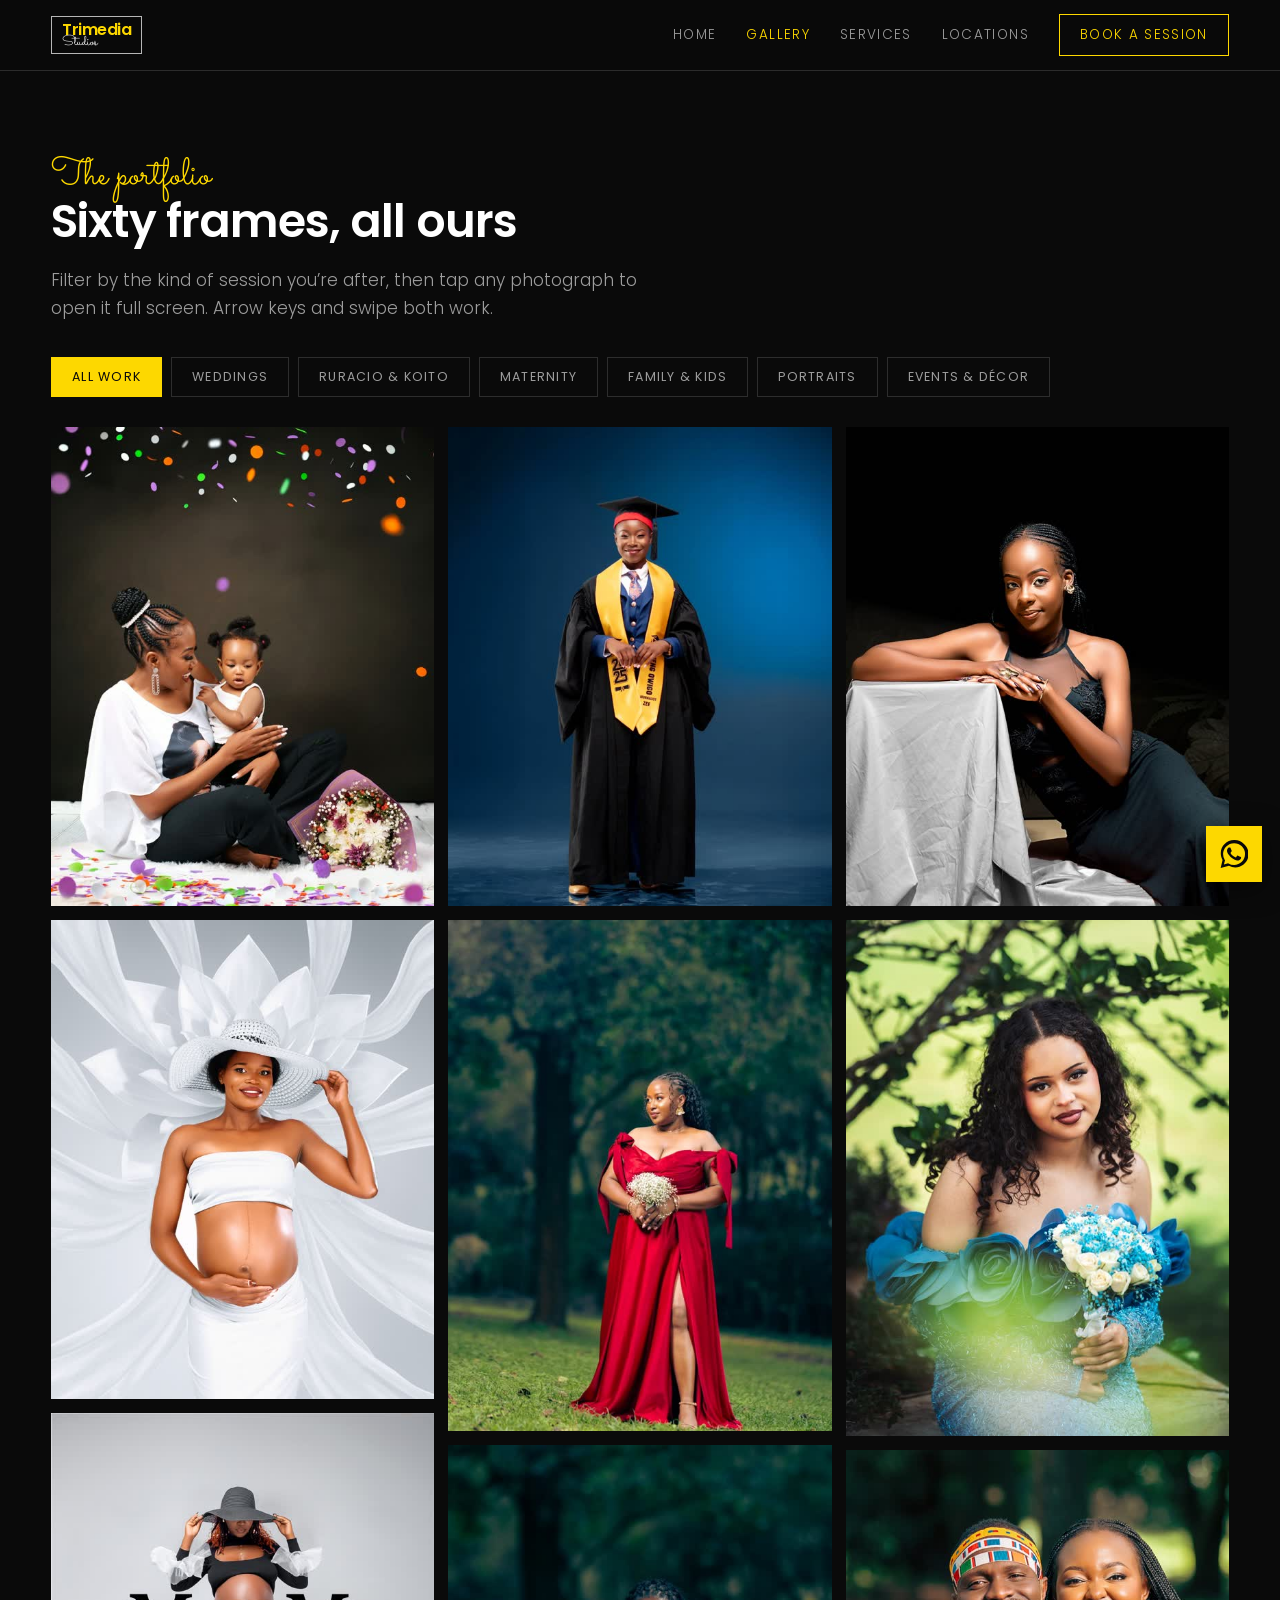
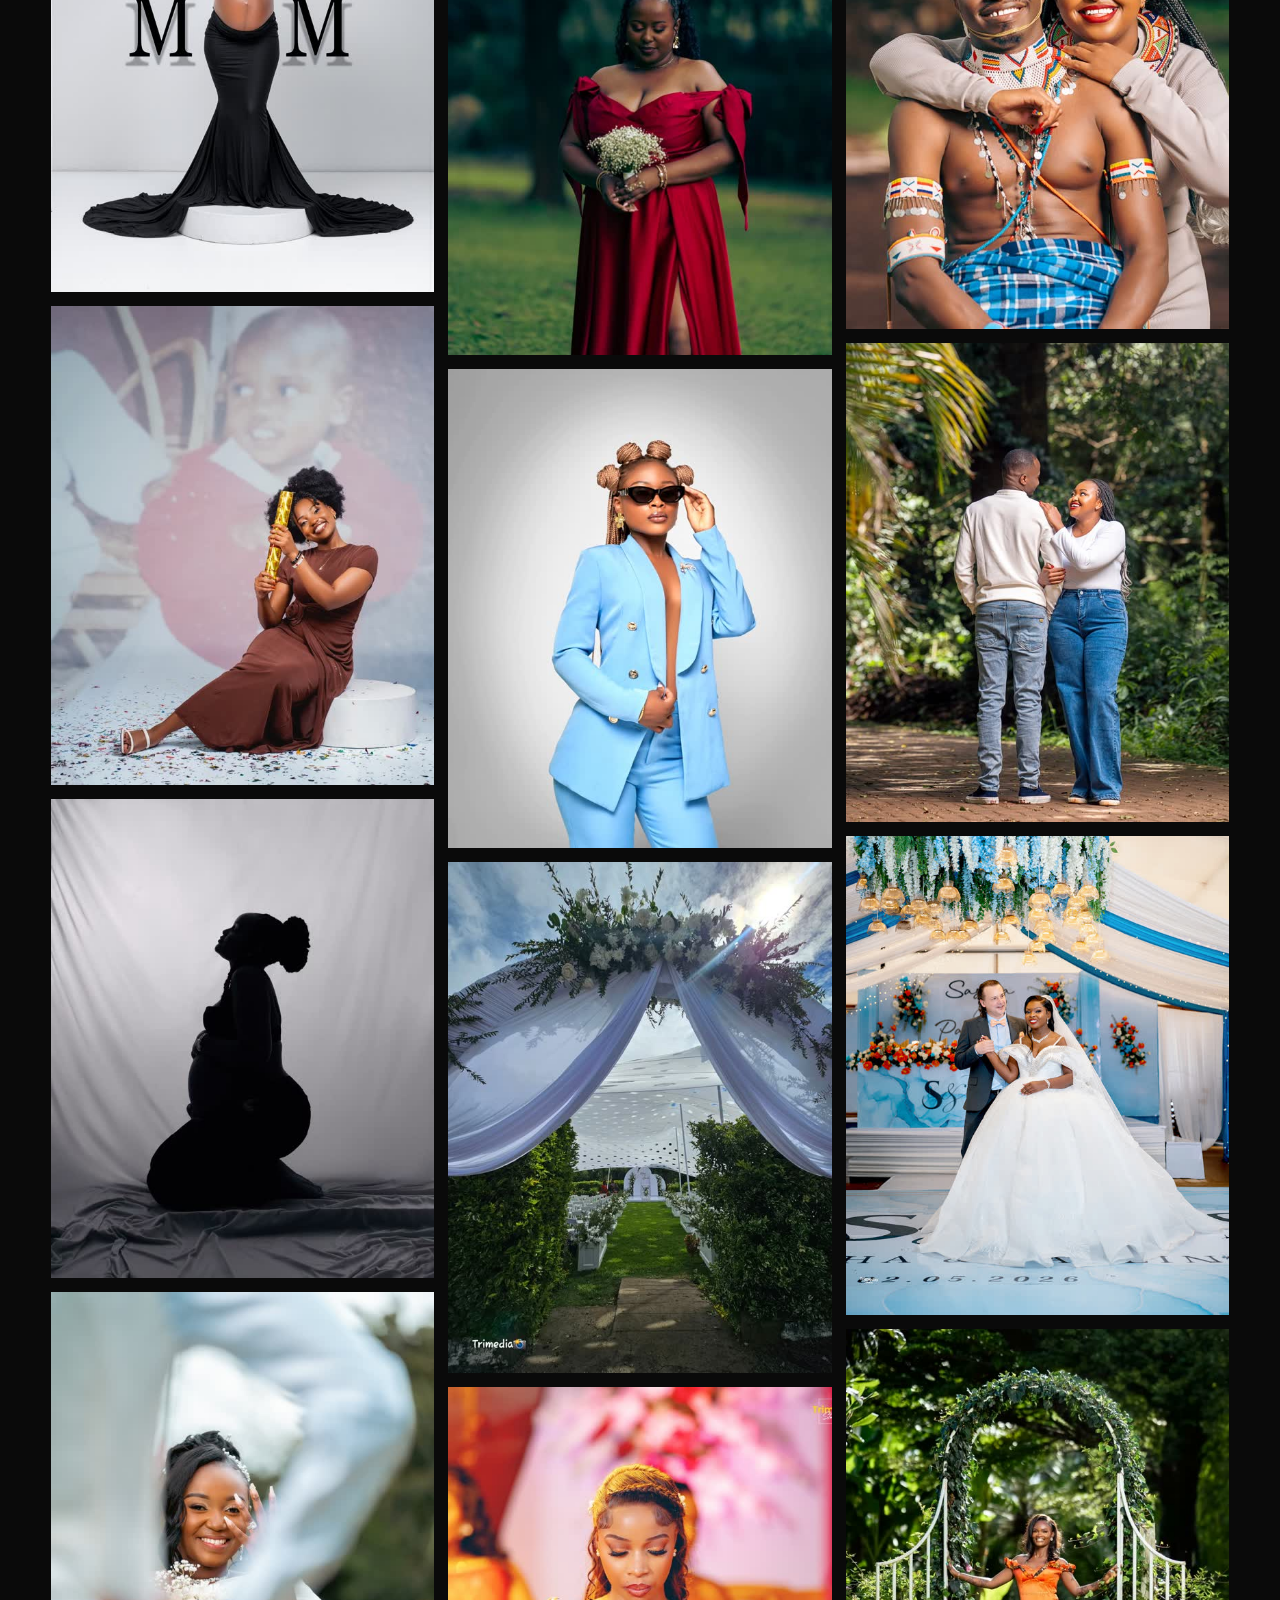
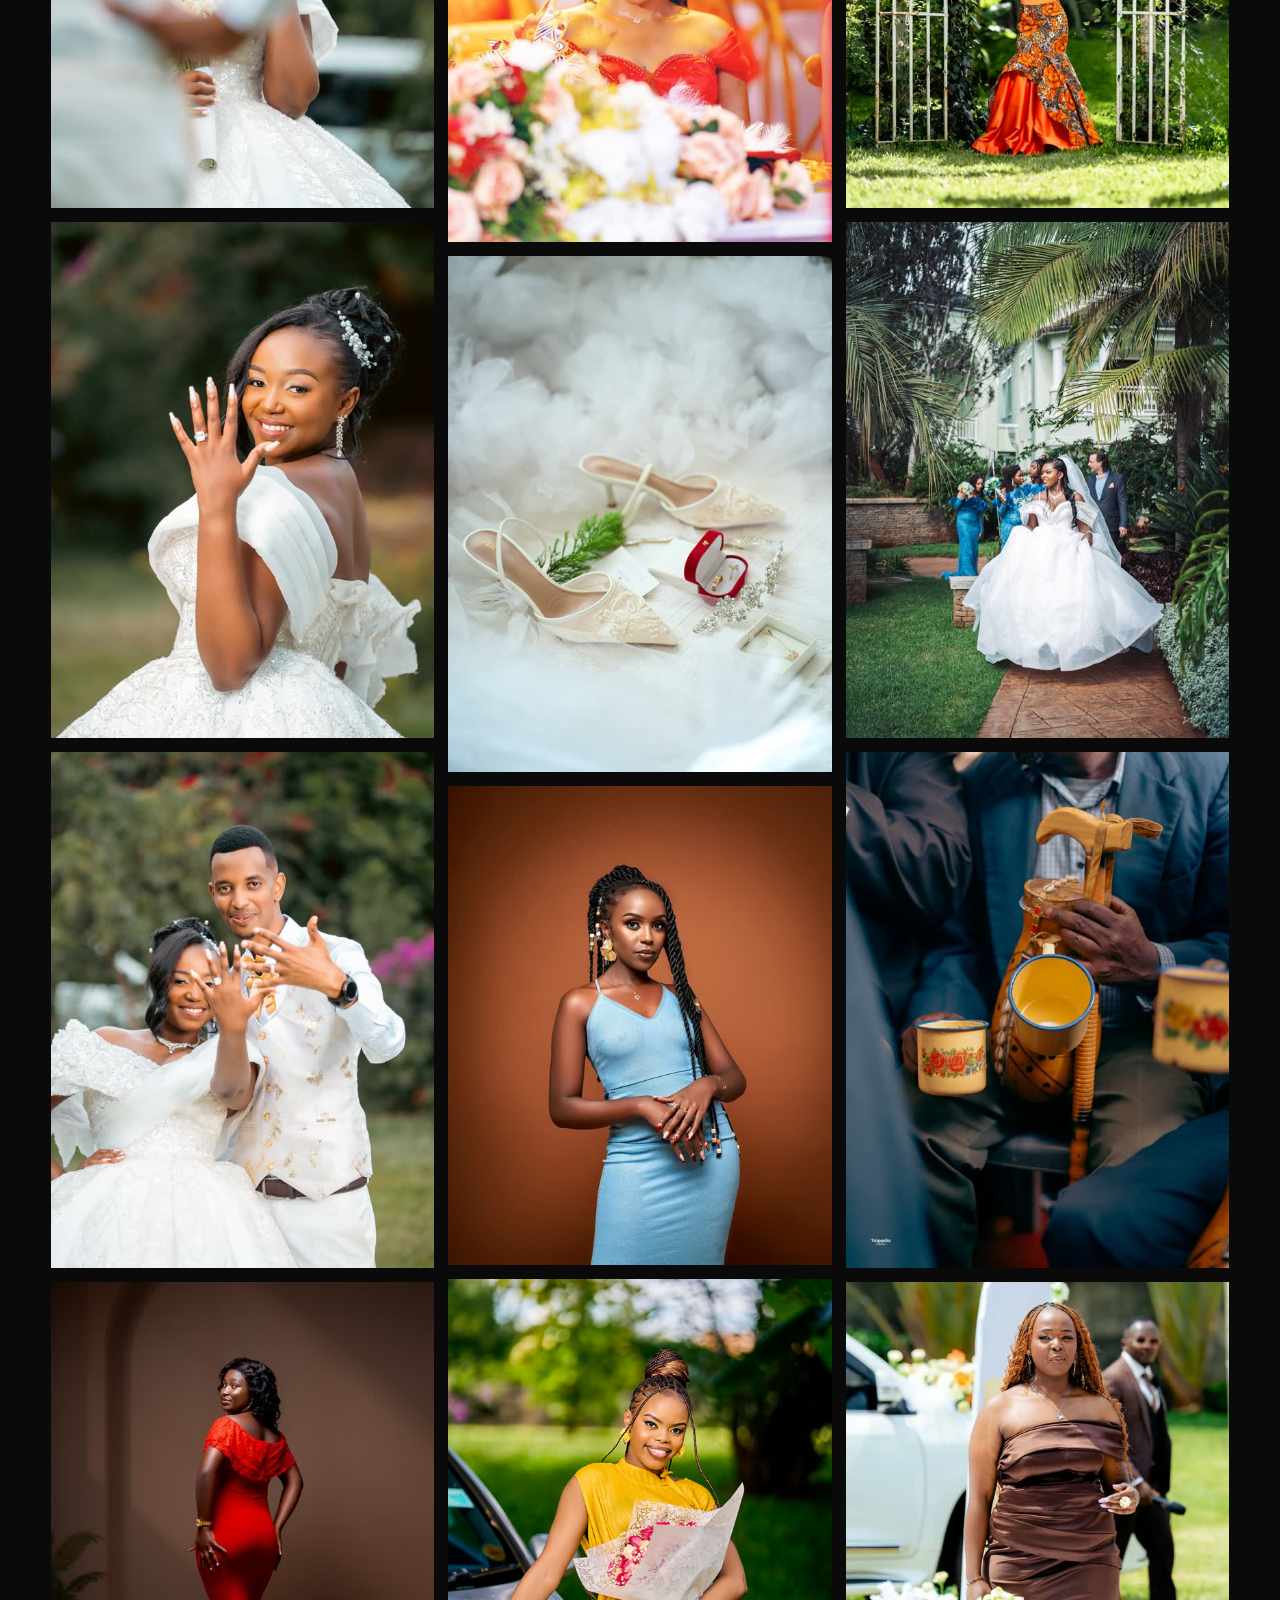
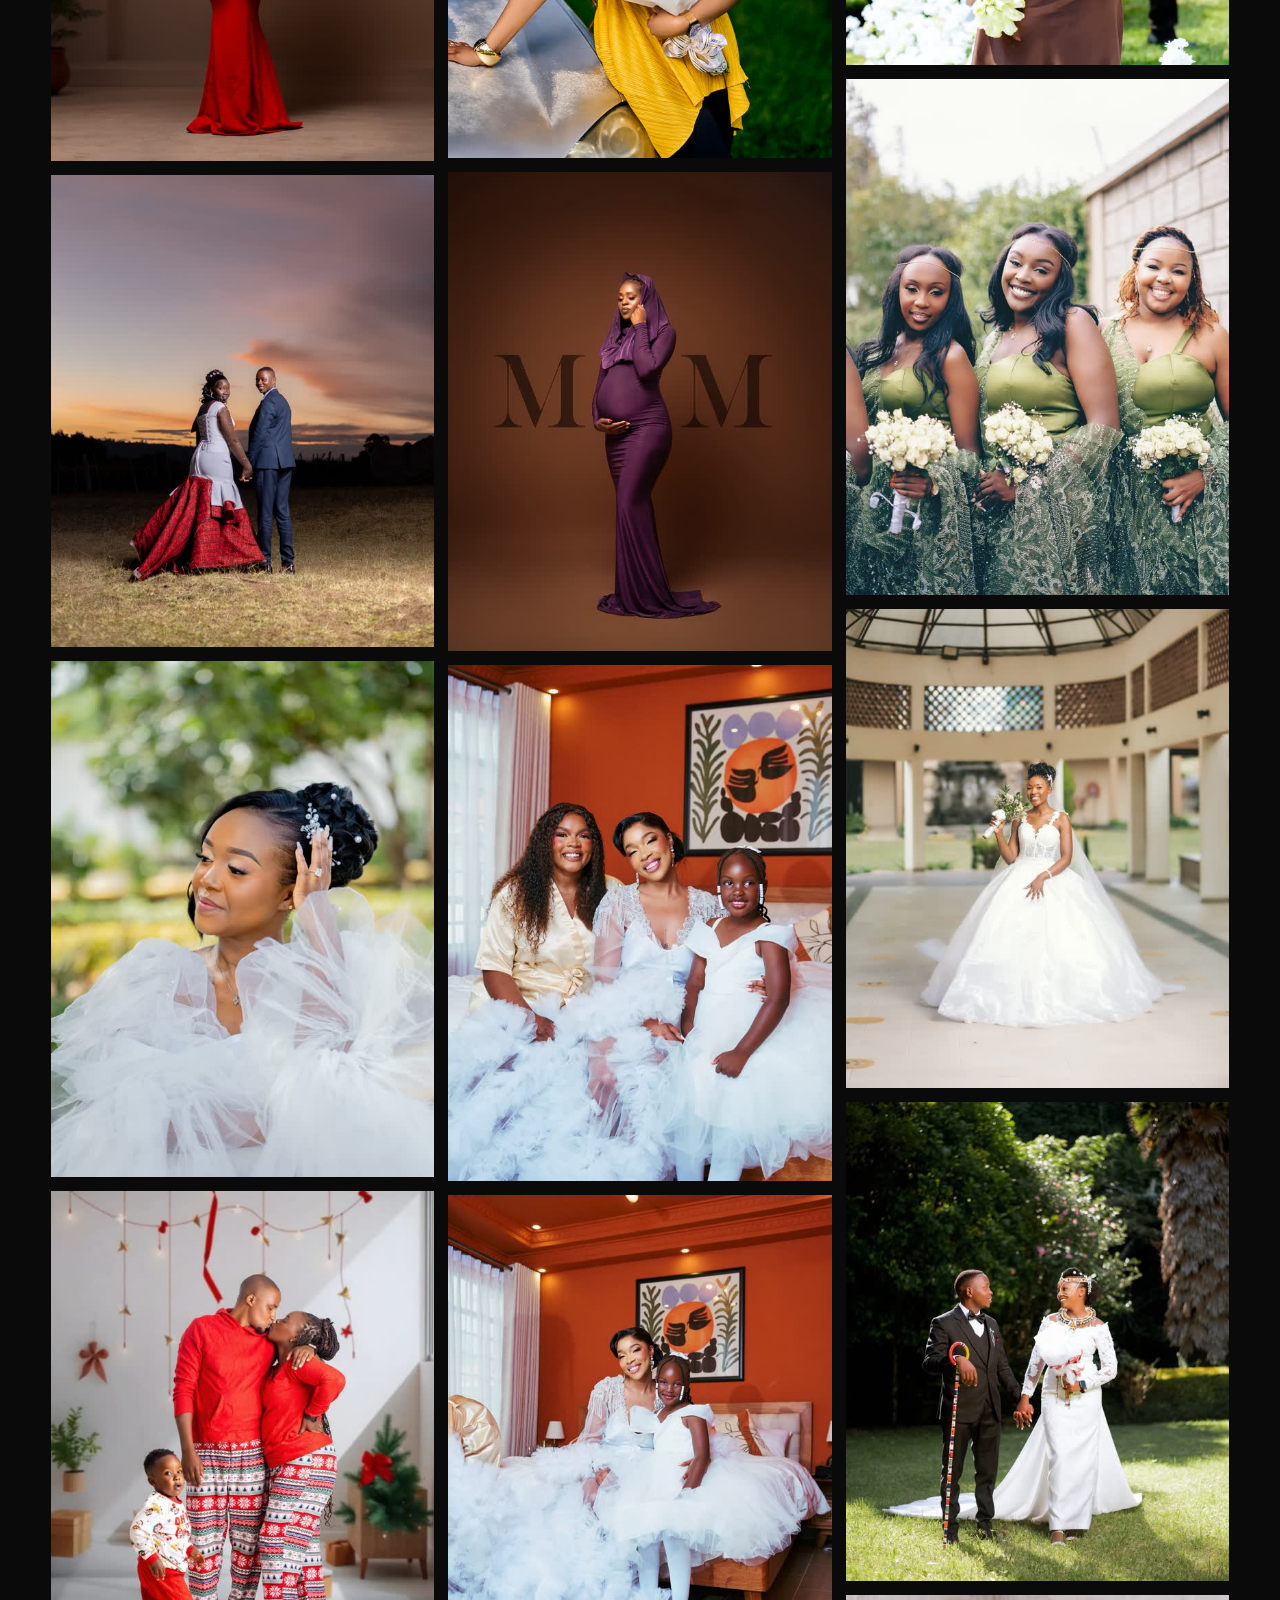
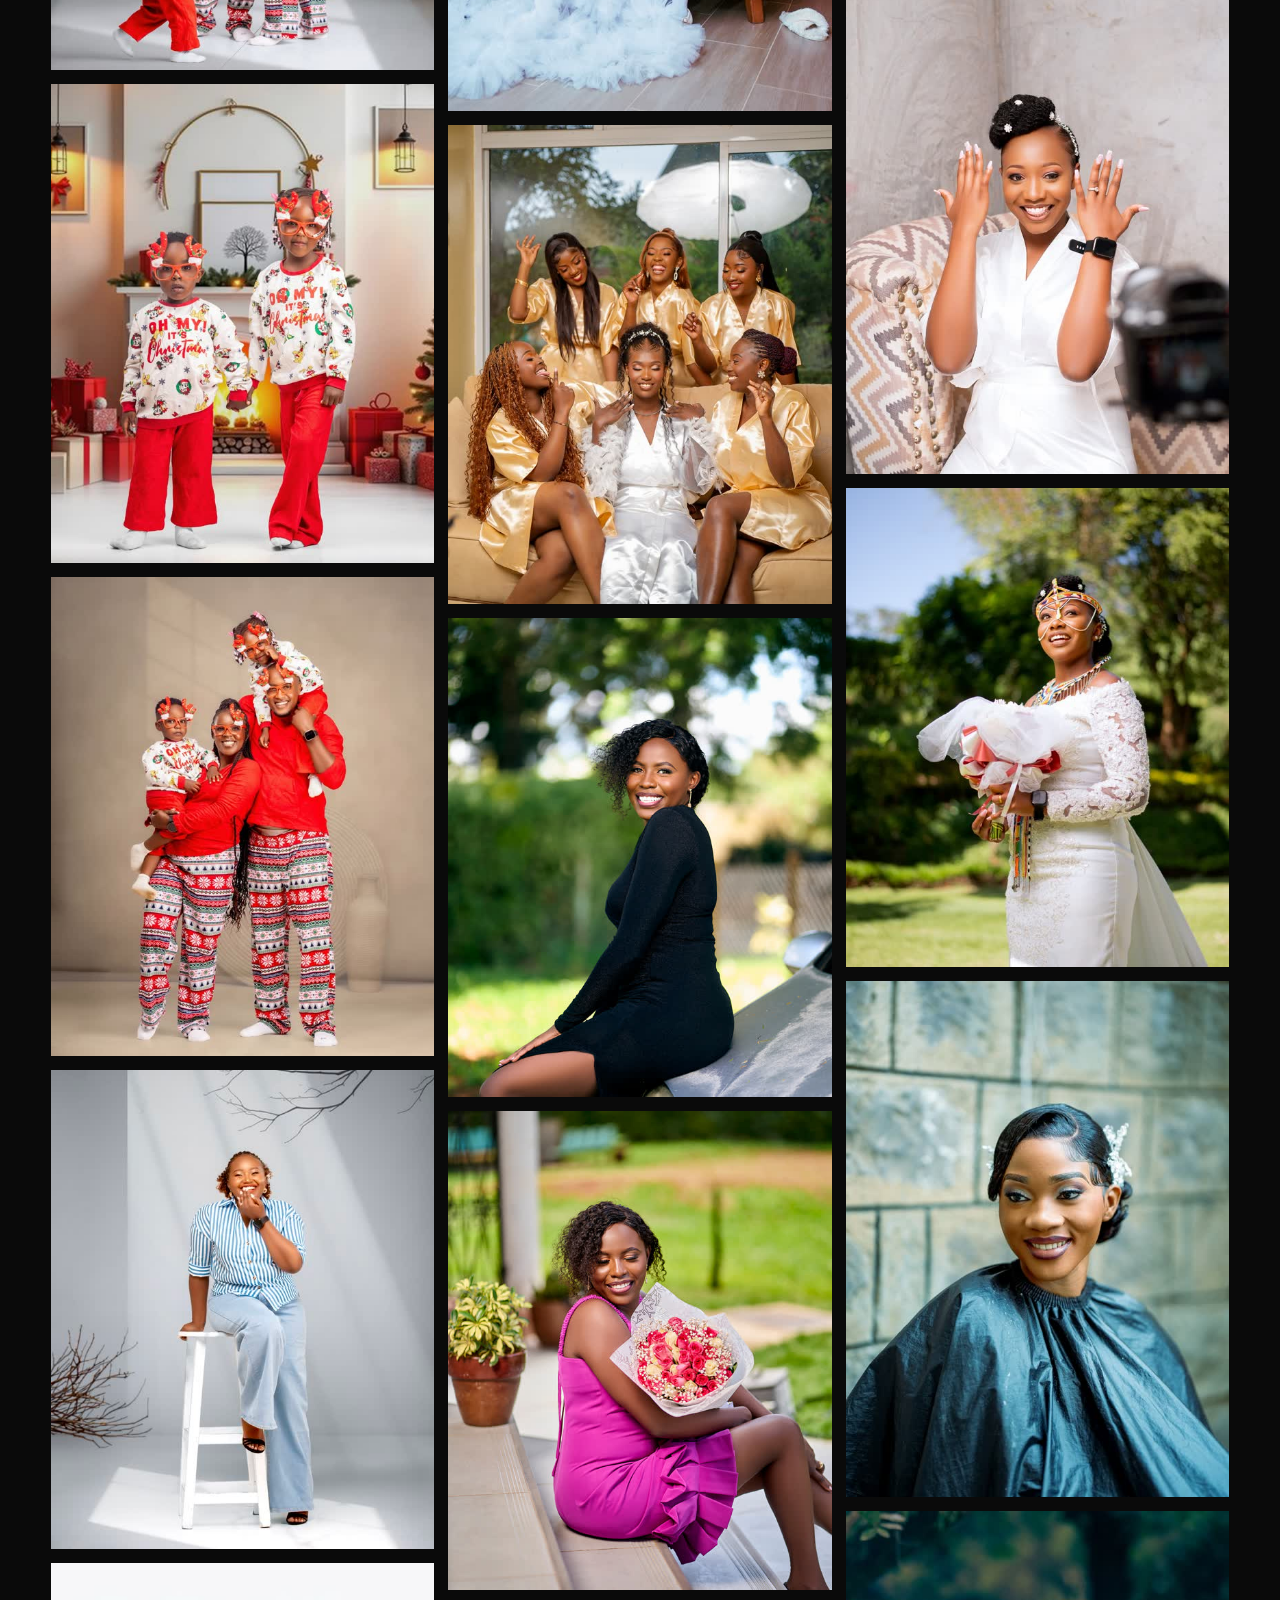
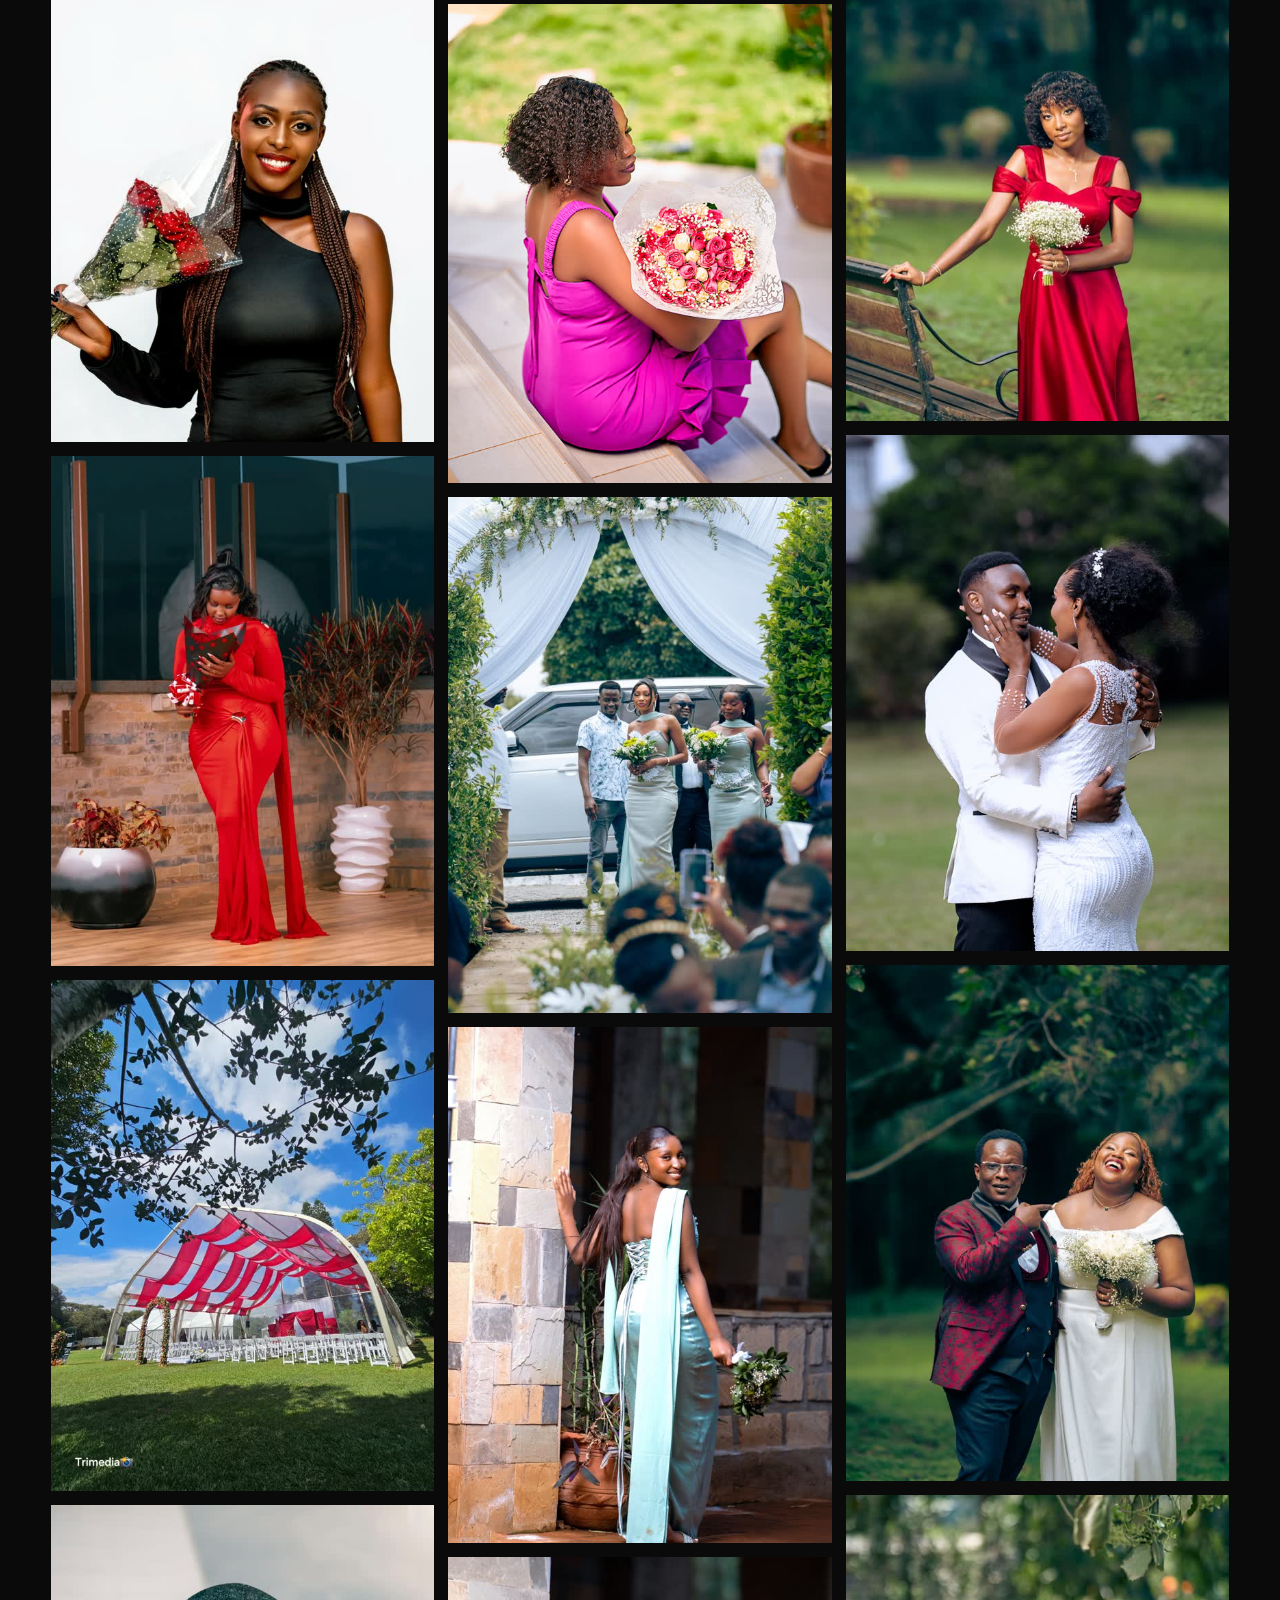
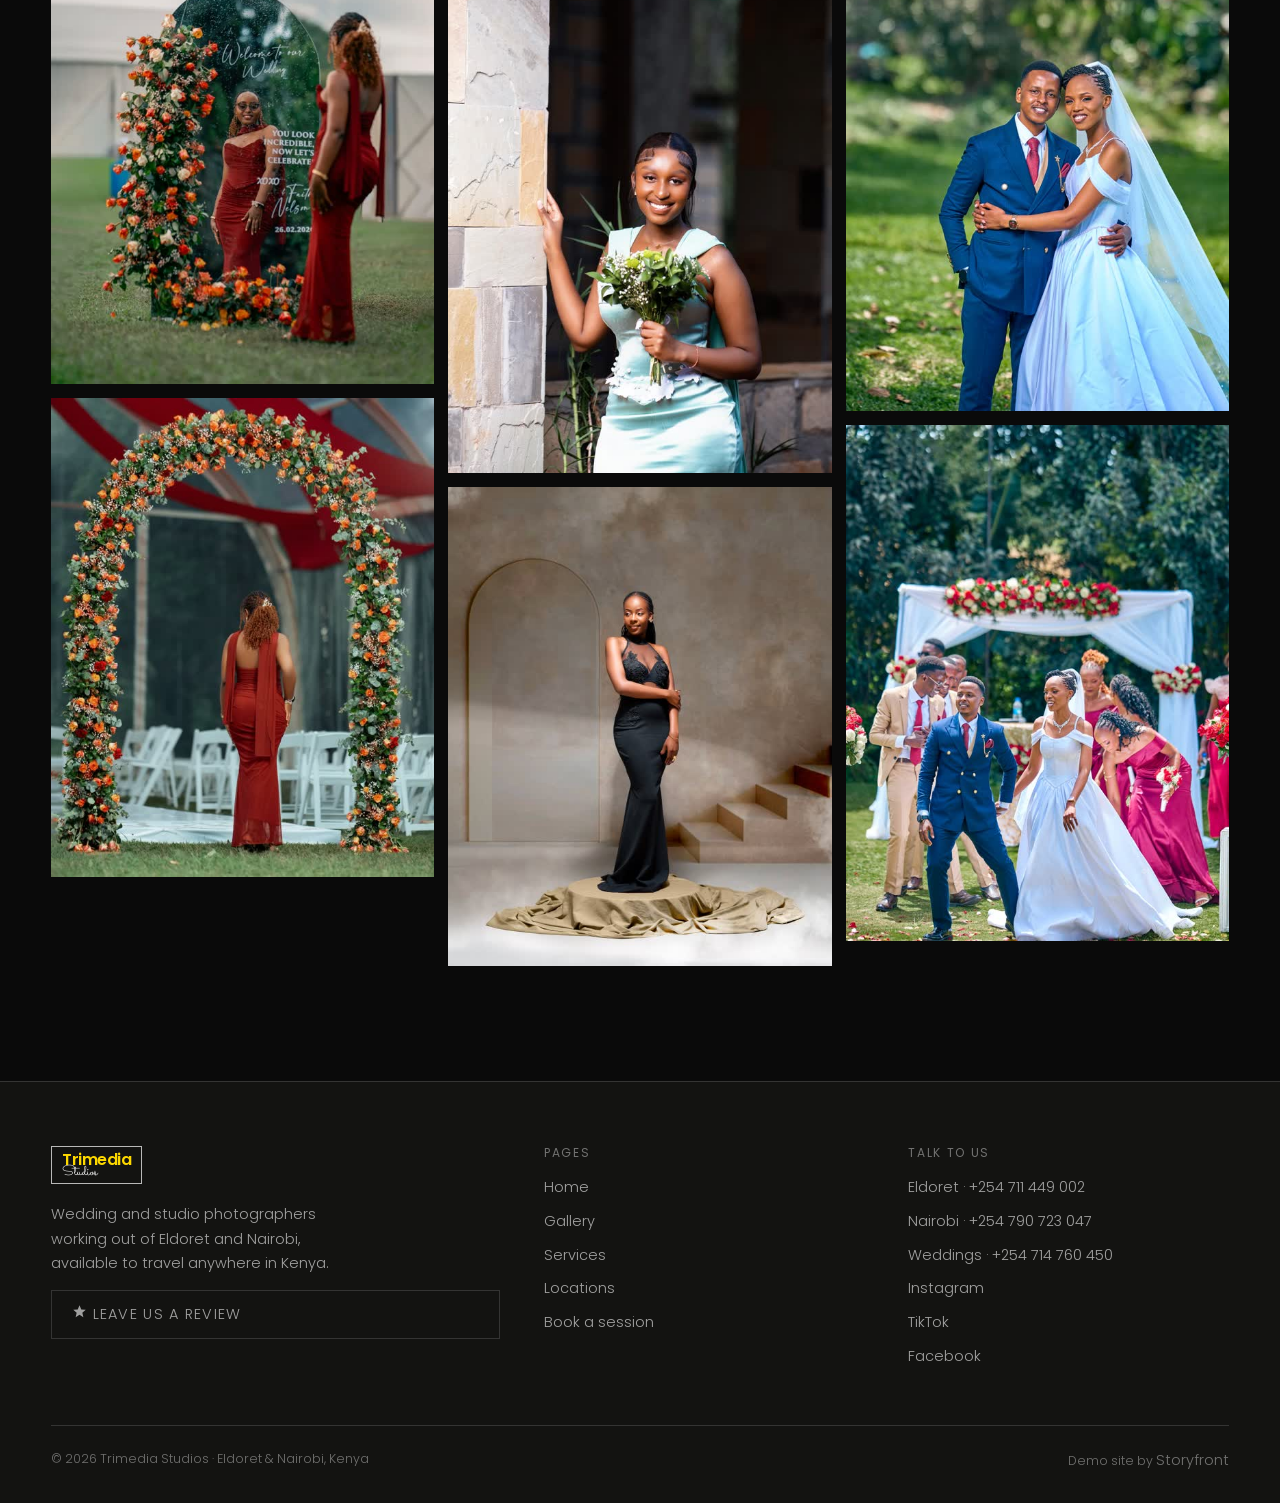
==== gallery.html @ 7341b84d "Trimedia Studios demo site Five-page Premium demo for Trimedia Studios (Eldoret & Nairobi).  - Branc" ====
<!DOCTYPE html>
<html lang="en">
<head>
<meta charset="utf-8">
<meta name="viewport" content="width=device-width,initial-scale=1">
<title>Gallery — Trimedia Studios | Weddings, Ruracio, Maternity &amp; Portraits</title>
<meta name="description" content="Sixty photographs by Trimedia Studios — weddings, ruracio and koito ceremonies, maternity, family, graduation and studio portrait work from the Eldoret and Nairobi studios.">
<link rel="canonical" href="https://ignatius-kimeu.github.io/storyfront-trimedia-studios/gallery.html">
<meta property="og:type" content="website">
<meta property="og:site_name" content="Trimedia Studios">
<meta property="og:title" content="Gallery — Trimedia Studios">
<meta property="og:description" content="Sixty photographs across weddings, ruracio, maternity, family and portrait work.">
<meta property="og:url" content="https://ignatius-kimeu.github.io/storyfront-trimedia-studios/gallery.html">
<meta property="og:image" content="https://ignatius-kimeu.github.io/storyfront-trimedia-studios/og-image.jpg">
<meta property="og:image:width" content="1200">
<meta property="og:image:height" content="630">
<meta name="twitter:card" content="summary_large_image">
<meta name="twitter:title" content="Gallery — Trimedia Studios">
<meta name="twitter:description" content="Sixty photographs across weddings, ruracio, maternity, family and portrait work.">
<meta name="twitter:image" content="https://ignatius-kimeu.github.io/storyfront-trimedia-studios/og-image.jpg">
<meta name="theme-color" content="#0A0A0A">
<link rel="icon" href="data:image/svg+xml,<svg xmlns='http://www.w3.org/2000/svg' viewBox='0 0 64 64'><rect width='64' height='64' fill='%230A0A0A'/><rect x='11' y='11' width='42' height='42' fill='none' stroke='%23fff' stroke-width='2'/><text x='32' y='45' font-family='Arial,sans-serif' font-size='36' font-weight='700' fill='%23FDD800' text-anchor='middle'>T</text></svg>">
<link rel="preconnect" href="https://fonts.googleapis.com">
<link rel="preconnect" href="https://fonts.gstatic.com" crossorigin>
<link href="https://fonts.googleapis.com/css2?family=Poppins:wght@300;400;500;600&family=Sacramento&display=swap" rel="stylesheet">
<link rel="stylesheet" href="assets/site.css">
</head>
<body>

<div id="splash"><div class="splash-mark"><b>Trimedia</b><i>Studios</i></div></div>

<header class="hdr">
  <div class="hdr-in">
    <a class="brand" href="index.html" aria-label="Trimedia Studios home">
      <span class="brand-mark"><b>Trimedia</b><i>Studios</i></span>
    </a>
    <button class="burger" aria-label="Menu" aria-expanded="false" aria-controls="nav"><span></span><span></span><span></span></button>
    <nav class="nav" id="nav">
      <a href="index.html">Home</a>
      <a href="gallery.html" aria-current="page">Gallery</a>
      <a href="services.html">Services</a>
      <a href="locations.html">Locations</a>
      <a class="btn-sm" href="book.html">Book a session</a>
    </nav>
  </div>
</header>

<main>
<section style="padding-top:calc(70px + clamp(48px,7vw,88px))">
  <div class="shell">
    <div class="rv" style="margin-bottom:34px">
      <span class="eyebrow">The portfolio</span>
      <h2 class="h-sec">Sixty frames, all ours</h2>
      <p class="lead">Filter by the kind of session you’re after, then tap any photograph to open it full screen. Arrow keys and swipe both work.</p>
    </div>

    <div class="filters rv" role="group" aria-label="Filter photographs by session type">
      <button data-cat="all" aria-pressed="true">All work</button>
      <button data-cat="wedding" aria-pressed="false">Weddings</button>
      <button data-cat="traditional" aria-pressed="false">Ruracio &amp; Koito</button>
      <button data-cat="maternity" aria-pressed="false">Maternity</button>
      <button data-cat="family" aria-pressed="false">Family &amp; Kids</button>
      <button data-cat="portrait" aria-pressed="false">Portraits</button>
      <button data-cat="events" aria-pressed="false">Events &amp; Décor</button>
    </div>

    <div class="masonry">
      <button class="tile rv" data-cat="family" data-full="images/full/p001.jpg" data-cap="Birthday session — mother and daughter"><img src="images/thumb/p001.jpg" alt="Mother and toddler in a confetti studio set" loading="lazy"><figcaption>Birthday session — mother and daughter</figcaption></button>
      <button class="tile rv" data-cat="maternity" data-full="images/full/p002.jpg" data-cap="Bump shoot — white studio set"><img src="images/thumb/p002.jpg" alt="Maternity portrait against white drapery" loading="lazy"><figcaption>Bump shoot — white studio set</figcaption></button>
      <button class="tile rv" data-cat="maternity" data-full="images/full/p003.jpg" data-cap="Bump shoot — “MOM” studio set"><img src="images/thumb/p003.jpg" alt="Maternity portrait in a black gown" loading="lazy"><figcaption>Bump shoot — “MOM” studio set</figcaption></button>
      <button class="tile rv" data-cat="family" data-full="images/full/p004.jpg" data-cap="Birthday session — studio confetti set"><img src="images/thumb/p004.jpg" alt="Woman seated in a confetti studio set" loading="lazy"><figcaption>Birthday session — studio confetti set</figcaption></button>
      <button class="tile rv" data-cat="maternity" data-full="images/full/p005.jpg" data-cap="Bump shoot — silhouette"><img src="images/thumb/p005.jpg" alt="Silhouetted maternity portrait" loading="lazy"><figcaption>Bump shoot — silhouette</figcaption></button>
      <button class="tile rv" data-cat="wedding" data-full="images/full/p006.jpg" data-cap="Wedding day — the walk down"><img src="images/thumb/p006.jpg" alt="Bride photographed through the aisle" loading="lazy"><figcaption>Wedding day — the walk down</figcaption></button>
      <button class="tile rv" data-cat="wedding" data-full="images/full/p007.jpg" data-cap="Bride portrait — ring detail"><img src="images/thumb/p007.jpg" alt="Bride showing her ring outdoors" loading="lazy"><figcaption>Bride portrait — ring detail</figcaption></button>
      <button class="tile rv" data-cat="wedding" data-full="images/full/p008.jpg" data-cap="Rings — bride and groom"><img src="images/thumb/p008.jpg" alt="Couple showing their wedding rings" loading="lazy"><figcaption>Rings — bride and groom</figcaption></button>
      <button class="tile rv" data-cat="portrait" data-full="images/full/p009.jpg" data-cap="Studio portrait — red gown"><img src="images/thumb/p009.jpg" alt="Portrait in a red gown on a dark set" loading="lazy"><figcaption>Studio portrait — red gown</figcaption></button>
      <button class="tile rv" data-cat="wedding traditional" data-full="images/full/p010.jpg" data-cap="Traditional wedding — golden hour"><img src="images/thumb/p010.jpg" alt="Couple in traditional dress at sunset" loading="lazy"><figcaption>Traditional wedding — golden hour</figcaption></button>
      <button class="tile rv" data-cat="wedding" data-full="images/full/p011.jpg" data-cap="Bride portrait — tulle and greenery"><img src="images/thumb/p011.jpg" alt="Bride in tulle outdoors" loading="lazy"><figcaption>Bride portrait — tulle and greenery</figcaption></button>
      <button class="tile rv" data-cat="family" data-full="images/full/p012.jpg" data-cap="Christmas set — family of four"><img src="images/thumb/p012.jpg" alt="Family in matching Christmas pyjamas" loading="lazy"><figcaption>Christmas set — family of four</figcaption></button>
      <button class="tile rv" data-cat="family" data-full="images/full/p013.jpg" data-cap="Christmas set — the kids"><img src="images/thumb/p013.jpg" alt="Two children in a Christmas studio set" loading="lazy"><figcaption>Christmas set — the kids</figcaption></button>
      <button class="tile rv" data-cat="family" data-full="images/full/p014.jpg" data-cap="Christmas set — full family"><img src="images/thumb/p014.jpg" alt="Family in matching festive outfits" loading="lazy"><figcaption>Christmas set — full family</figcaption></button>
      <button class="tile rv" data-cat="portrait" data-full="images/full/p015.jpg" data-cap="Personal branding — studio"><img src="images/thumb/p015.jpg" alt="Woman seated on a stool in a bright studio" loading="lazy"><figcaption>Personal branding — studio</figcaption></button>
      <button class="tile rv" data-cat="portrait" data-full="images/full/p016.jpg" data-cap="Studio portrait — flowers"><img src="images/thumb/p016.jpg" alt="Studio portrait holding a bouquet" loading="lazy"><figcaption>Studio portrait — flowers</figcaption></button>
      <button class="tile rv" data-cat="maternity" data-full="images/full/p017.jpg" data-cap="Bump shoot — red gown on location"><img src="images/thumb/p017.jpg" alt="Maternity portrait in a red gown" loading="lazy"><figcaption>Bump shoot — red gown on location</figcaption></button>
      <button class="tile rv" data-cat="events" data-full="images/full/p018.jpg" data-cap="Reception setup — marquee"><img src="images/thumb/p018.jpg" alt="Wedding marquee set up on a lawn" loading="lazy"><figcaption>Reception setup — marquee</figcaption></button>
      <button class="tile rv" data-cat="events wedding" data-full="images/full/p019.jpg" data-cap="Ceremony signage and floral arch"><img src="images/thumb/p019.jpg" alt="Guest beside a wedding welcome sign" loading="lazy"><figcaption>Ceremony signage and floral arch</figcaption></button>
      <button class="tile rv" data-cat="events wedding" data-full="images/full/p020.jpg" data-cap="Ceremony décor — floral arch"><img src="images/thumb/p020.jpg" alt="Floral arch at a ceremony" loading="lazy"><figcaption>Ceremony décor — floral arch</figcaption></button>
      <button class="tile rv" data-cat="portrait" data-full="images/full/p021.jpg" data-cap="Graduation portrait — studio"><img src="images/thumb/p021.jpg" alt="Graduate in cap and gown" loading="lazy"><figcaption>Graduation portrait — studio</figcaption></button>
      <button class="tile rv" data-cat="portrait" data-full="images/full/p022.jpg" data-cap="Outdoor portrait — red gown"><img src="images/thumb/p022.jpg" alt="Portrait in a red gown among trees" loading="lazy"><figcaption>Outdoor portrait — red gown</figcaption></button>
      <button class="tile rv" data-cat="portrait" data-full="images/full/p023.jpg" data-cap="Outdoor portrait — bouquet"><img src="images/thumb/p023.jpg" alt="Portrait holding a bouquet outdoors" loading="lazy"><figcaption>Outdoor portrait — bouquet</figcaption></button>
      <button class="tile rv" data-cat="portrait" data-full="images/full/p024.jpg" data-cap="Studio portrait — blue suit"><img src="images/thumb/p024.jpg" alt="Studio portrait in a light blue suit" loading="lazy"><figcaption>Studio portrait — blue suit</figcaption></button>
      <button class="tile rv" data-cat="events wedding" data-full="images/full/p025.jpg" data-cap="Ceremony aisle — draped entrance"><img src="images/thumb/p025.jpg" alt="Draped aisle leading to a ceremony" loading="lazy"><figcaption>Ceremony aisle — draped entrance</figcaption></button>
      <button class="tile rv" data-cat="traditional" data-full="images/full/p026.jpg" data-cap="Ruracio — the bride seated"><img src="images/thumb/p026.jpg" alt="Bride in red at a traditional ceremony" loading="lazy"><figcaption>Ruracio — the bride seated</figcaption></button>
      <button class="tile rv" data-cat="wedding" data-full="images/full/p027.jpg" data-cap="Detail — shoes and rings"><img src="images/thumb/p027.jpg" alt="Wedding shoes, rings and jewellery" loading="lazy"><figcaption>Detail — shoes and rings</figcaption></button>
      <button class="tile rv" data-cat="portrait" data-full="images/full/p028.jpg" data-cap="Studio portrait — warm backdrop"><img src="images/thumb/p028.jpg" alt="Studio portrait on a warm brown backdrop" loading="lazy"><figcaption>Studio portrait — warm backdrop</figcaption></button>
      <button class="tile rv" data-cat="portrait" data-full="images/full/p029.jpg" data-cap="Outdoor portrait — flowers and car"><img src="images/thumb/p029.jpg" alt="Woman with a bouquet beside a car" loading="lazy"><figcaption>Outdoor portrait — flowers and car</figcaption></button>
      <button class="tile rv" data-cat="maternity" data-full="images/full/p030.jpg" data-cap="Bump shoot — plum gown"><img src="images/thumb/p030.jpg" alt="Maternity portrait in a plum gown" loading="lazy"><figcaption>Bump shoot — plum gown</figcaption></button>
      <button class="tile rv" data-cat="family" data-full="images/full/p031.jpg" data-cap="Tulle session — mother and daughters"><img src="images/thumb/p031.jpg" alt="Family in white tulle indoors" loading="lazy"><figcaption>Tulle session — mother and daughters</figcaption></button>
      <button class="tile rv" data-cat="family" data-full="images/full/p032.jpg" data-cap="Tulle session — indoors"><img src="images/thumb/p032.jpg" alt="Mother and daughter in white tulle" loading="lazy"><figcaption>Tulle session — indoors</figcaption></button>
      <button class="tile rv" data-cat="wedding" data-full="images/full/p033.jpg" data-cap="Getting ready — the bridal party"><img src="images/thumb/p033.jpg" alt="Bridal party in matching robes" loading="lazy"><figcaption>Getting ready — the bridal party</figcaption></button>
      <button class="tile rv" data-cat="portrait" data-full="images/full/p034.jpg" data-cap="Outdoor portrait — black dress"><img src="images/thumb/p034.jpg" alt="Seated outdoor portrait in black" loading="lazy"><figcaption>Outdoor portrait — black dress</figcaption></button>
      <button class="tile rv" data-cat="portrait" data-full="images/full/p035.jpg" data-cap="Outdoor portrait — pink and roses"><img src="images/thumb/p035.jpg" alt="Woman in pink holding roses" loading="lazy"><figcaption>Outdoor portrait — pink and roses</figcaption></button>
      <button class="tile rv" data-cat="portrait" data-full="images/full/p036.jpg" data-cap="Outdoor portrait — roses, seated"><img src="images/thumb/p036.jpg" alt="Seated portrait with a bouquet" loading="lazy"><figcaption>Outdoor portrait — roses, seated</figcaption></button>
      <button class="tile rv" data-cat="wedding" data-full="images/full/p037.jpg" data-cap="Arrival — the bridal party"><img src="images/thumb/p037.jpg" alt="Bridal party arriving at the venue" loading="lazy"><figcaption>Arrival — the bridal party</figcaption></button>
      <button class="tile rv" data-cat="portrait" data-full="images/full/p038.jpg" data-cap="Outdoor portrait — teal gown"><img src="images/thumb/p038.jpg" alt="Portrait in a teal gown by a stone pillar" loading="lazy"><figcaption>Outdoor portrait — teal gown</figcaption></button>
      <button class="tile rv" data-cat="portrait" data-full="images/full/p039.jpg" data-cap="Outdoor portrait — bouquet, pillars"><img src="images/thumb/p039.jpg" alt="Portrait with flowers by stone pillars" loading="lazy"><figcaption>Outdoor portrait — bouquet, pillars</figcaption></button>
      <button class="tile rv" data-cat="portrait" data-full="images/full/p040.jpg" data-cap="Studio portrait — arch set"><img src="images/thumb/p040.jpg" alt="Full-length studio portrait in black" loading="lazy"><figcaption>Studio portrait — arch set</figcaption></button>
      <button class="tile rv" data-cat="portrait" data-full="images/full/p041.jpg" data-cap="Studio portrait — low key"><img src="images/thumb/p041.jpg" alt="Low-key seated studio portrait" loading="lazy"><figcaption>Studio portrait — low key</figcaption></button>
      <button class="tile rv" data-cat="portrait" data-full="images/full/p042.jpg" data-cap="Outdoor portrait — blue florals"><img src="images/thumb/p042.jpg" alt="Portrait in a blue floral gown" loading="lazy"><figcaption>Outdoor portrait — blue florals</figcaption></button>
      <button class="tile rv" data-cat="traditional" data-full="images/full/p043.jpg" data-cap="Traditional dress — couple portrait"><img src="images/thumb/p043.jpg" alt="Couple in traditional Kenyan dress" loading="lazy"><figcaption>Traditional dress — couple portrait</figcaption></button>
      <button class="tile rv" data-cat="portrait" data-full="images/full/p044.jpg" data-cap="Couple session — walking away"><img src="images/thumb/p044.jpg" alt="Couple walking a garden path" loading="lazy"><figcaption>Couple session — walking away</figcaption></button>
      <button class="tile rv" data-cat="wedding events" data-full="images/full/p045.jpg" data-cap="Reception — the backdrop"><img src="images/thumb/p045.jpg" alt="Couple in front of a decorated backdrop" loading="lazy"><figcaption>Reception — the backdrop</figcaption></button>
      <button class="tile rv" data-cat="traditional" data-full="images/full/p046.jpg" data-cap="Traditional dress — garden arch"><img src="images/thumb/p046.jpg" alt="Woman in traditional print by an arch" loading="lazy"><figcaption>Traditional dress — garden arch</figcaption></button>
      <button class="tile rv" data-cat="wedding" data-full="images/full/p047.jpg" data-cap="Wedding portraits — garden"><img src="images/thumb/p047.jpg" alt="Wedding party in a palm garden" loading="lazy"><figcaption>Wedding portraits — garden</figcaption></button>
      <button class="tile rv" data-cat="traditional" data-full="images/full/p048.jpg" data-cap="Ruracio — the gourd"><img src="images/thumb/p048.jpg" alt="Detail of a traditional gourd and cups" loading="lazy"><figcaption>Ruracio — the gourd</figcaption></button>
      <button class="tile rv" data-cat="wedding" data-full="images/full/p049.jpg" data-cap="Reception — bridesmaid portrait"><img src="images/thumb/p049.jpg" alt="Bridesmaid in brown at a reception" loading="lazy"><figcaption>Reception — bridesmaid portrait</figcaption></button>
      <button class="tile rv" data-cat="wedding" data-full="images/full/p050.jpg" data-cap="Bridesmaids — olive green"><img src="images/thumb/p050.jpg" alt="Three bridesmaids with bouquets" loading="lazy"><figcaption>Bridesmaids — olive green</figcaption></button>
      <button class="tile rv" data-cat="wedding" data-full="images/full/p051.jpg" data-cap="Bride portrait — colonnade"><img src="images/thumb/p051.jpg" alt="Bride photographed in a colonnade" loading="lazy"><figcaption>Bride portrait — colonnade</figcaption></button>
      <button class="tile rv" data-cat="wedding traditional" data-full="images/full/p052.jpg" data-cap="Traditional wedding — the couple"><img src="images/thumb/p052.jpg" alt="Couple in traditional wedding dress" loading="lazy"><figcaption>Traditional wedding — the couple</figcaption></button>
      <button class="tile rv" data-cat="wedding" data-full="images/full/p053.jpg" data-cap="Bride portrait — the ring"><img src="images/thumb/p053.jpg" alt="Bride showing her ring, seated" loading="lazy"><figcaption>Bride portrait — the ring</figcaption></button>
      <button class="tile rv" data-cat="wedding traditional" data-full="images/full/p054.jpg" data-cap="Traditional bride — beadwork"><img src="images/thumb/p054.jpg" alt="Bride in beadwork and lace" loading="lazy"><figcaption>Traditional bride — beadwork</figcaption></button>
      <button class="tile rv" data-cat="wedding portrait" data-full="images/full/p055.jpg" data-cap="Bride portrait — teal cape"><img src="images/thumb/p055.jpg" alt="Close bridal portrait in teal" loading="lazy"><figcaption>Bride portrait — teal cape</figcaption></button>
      <button class="tile rv" data-cat="wedding portrait" data-full="images/full/p056.jpg" data-cap="Bridesmaid — red gown"><img src="images/thumb/p056.jpg" alt="Bridesmaid in red with a bouquet" loading="lazy"><figcaption>Bridesmaid — red gown</figcaption></button>
      <button class="tile rv" data-cat="wedding" data-full="images/full/p057.jpg" data-cap="Couple portrait — golden hour"><img src="images/thumb/p057.jpg" alt="Couple embracing at golden hour" loading="lazy"><figcaption>Couple portrait — golden hour</figcaption></button>
      <button class="tile rv" data-cat="wedding" data-full="images/full/p058.jpg" data-cap="Couple portrait — laughing"><img src="images/thumb/p058.jpg" alt="Couple laughing together outdoors" loading="lazy"><figcaption>Couple portrait — laughing</figcaption></button>
      <button class="tile rv" data-cat="wedding" data-full="images/full/p059.jpg" data-cap="Wedding portraits — outdoors"><img src="images/thumb/p059.jpg" alt="Bride and groom outdoors" loading="lazy"><figcaption>Wedding portraits — outdoors</figcaption></button>
      <button class="tile rv" data-cat="wedding events" data-full="images/full/p060.jpg" data-cap="Ceremony — walking the aisle"><img src="images/thumb/p060.jpg" alt="Wedding party at a floral arch" loading="lazy"><figcaption>Ceremony — walking the aisle</figcaption></button>
    </div>
  </div>
</section>
</main>

<footer class="ftr">
  <div class="shell">
    <div class="ftr-grid">
      <div>
        <span class="brand-mark" style="display:inline-block"><b>Trimedia</b><i>Studios</i></span>
        <p style="color:var(--mute);font-size:14.5px;margin-top:18px;max-width:34ch">Wedding and studio photographers working out of Eldoret and Nairobi, available to travel anywhere in Kenya.</p>
        <!-- No Google Business Profile exists for either branch yet, so there's no rating
             to show here and no place_id to build a proper review deep-link from. This
             points at Maps search for now — swap in the real review URL the day they
             claim the listing. Worth raising on the call, it's free traffic they're missing. -->
        <a class="review" href="https://www.google.com/maps/search/?api=1&amp;query=Trimedia+Studios+Eldoret" target="_blank" rel="noopener">
          <svg viewBox="0 0 24 24"><path d="M12 17.27 18.18 21l-1.64-7.03L22 9.24l-7.19-.61L12 2 9.19 8.63 2 9.24l5.46 4.73L5.82 21z"/></svg>
          Leave us a review
        </a>
      </div>
      <div>
        <h4>Pages</h4>
        <a href="index.html">Home</a>
        <a href="gallery.html">Gallery</a>
        <a href="services.html">Services</a>
        <a href="locations.html">Locations</a>
        <a href="book.html">Book a session</a>
      </div>
      <div>
        <h4>Talk to us</h4>
        <a href="tel:+254711449002">Eldoret · +254 711 449 002</a>
        <a href="tel:+254790723047">Nairobi · +254 790 723 047</a>
        <a href="tel:+254714760450">Weddings · +254 714 760 450</a>
        <a href="https://instagram.com/trimediastudios" target="_blank" rel="noopener">Instagram</a>
        <a href="https://www.tiktok.com/@trimediastudios" target="_blank" rel="noopener">TikTok</a>
        <a href="https://www.facebook.com/trimediaphotography" target="_blank" rel="noopener">Facebook</a>
      </div>
    </div>
    <div class="ftr-base">
      <span>© <span id="yr">2026</span> Trimedia Studios · Eldoret &amp; Nairobi, Kenya</span>
      <span>Demo site by <a href="#">Storyfront</a></span>
    </div>
  </div>
</footer>

<a class="float" href="https://wa.me/254714760450?text=Hi%20Trimedia%20Studios%20%E2%80%94%20I%E2%80%99d%20like%20to%20ask%20about%20a%20shoot." target="_blank" rel="noopener" aria-label="Chat with Trimedia Studios on WhatsApp">
  <svg viewBox="0 0 24 24"><path d="M17.47 14.38c-.3-.15-1.76-.87-2.03-.97-.27-.1-.47-.15-.67.15-.2.3-.77.97-.94 1.17-.17.2-.35.22-.65.07-.3-.15-1.26-.46-2.4-1.48-.89-.79-1.49-1.77-1.66-2.07-.17-.3-.02-.46.13-.61.14-.14.3-.35.45-.53.15-.18.2-.3.3-.5.1-.2.05-.38-.02-.53-.08-.15-.67-1.61-.92-2.2-.24-.58-.49-.5-.67-.51h-.57c-.2 0-.52.07-.79.38-.27.3-1.04 1.02-1.04 2.48s1.07 2.88 1.22 3.08c.15.2 2.1 3.2 5.08 4.49.71.3 1.26.49 1.69.63.71.22 1.36.19 1.87.12.57-.09 1.76-.72 2.01-1.41.25-.7.25-1.29.17-1.42-.07-.13-.27-.2-.57-.35M12.05 21.5h-.01a9.4 9.4 0 0 1-4.79-1.31l-.34-.2-3.56.93.95-3.47-.22-.36a9.38 9.38 0 0 1-1.44-5.01c0-5.18 4.22-9.4 9.42-9.4a9.35 9.35 0 0 1 6.65 2.76 9.32 9.32 0 0 1 2.75 6.65c0 5.18-4.22 9.4-9.41 9.4M20.5 3.49A11.35 11.35 0 0 0 12.05 0C5.77 0 .66 5.1.66 11.38c0 2 .52 3.96 1.52 5.68L.56 24l7.1-1.86a11.36 11.36 0 0 0 5.44 1.38h.01c6.28 0 11.39-5.11 11.39-11.39 0-3.04-1.19-5.9-3.34-8.05"/></svg>
</a>

<div id="lb" role="dialog" aria-modal="true" aria-label="Photograph viewer">
  <button class="lb-btn" id="lbClose" aria-label="Close"><svg viewBox="0 0 24 24"><path d="M19 6.41 17.59 5 12 10.59 6.41 5 5 6.41 10.59 12 5 17.59 6.41 19 12 13.41 17.59 19 19 17.59 13.41 12z"/></svg></button>
  <button class="lb-btn" id="lbPrev" aria-label="Previous"><svg viewBox="0 0 24 24"><path d="M15.41 7.41 14 6l-6 6 6 6 1.41-1.41L10.83 12z"/></svg></button>
  <button class="lb-btn" id="lbNext" aria-label="Next"><svg viewBox="0 0 24 24"><path d="M10 6 8.59 7.41 13.17 12l-4.58 4.59L10 18l6-6z"/></svg></button>
  <img id="lbImg" alt="">
  <p class="cap" id="lbCap"></p>
  <p class="count" id="lbCount"></p>
</div>

<script src="assets/site.js"></script>
<script>document.getElementById('yr').textContent=new Date().getFullYear();</script>
</body>
</html>
---- assets/site.css ----
/* Trimedia Studios — palette lifted straight off the two logo files.
   #FDD800 is the exact yellow sampled from the Nairobi wordmark,
   #FF9600 the exact orange from the Eldoret background tile.
   Yellow leads everywhere; orange is Eldoret's branch marker only. */

:root{
  --ink:#0A0A0A;
  --ink-2:#131311;
  --ink-3:#1C1C19;
  --yellow:#FDD800;
  --yellow-dim:#C9AC00;
  --orange:#FF9600;
  --paper:#FFFFFF;
  --mute:rgba(255,255,255,.60);
  --mute-2:rgba(255,255,255,.40);
  --line:rgba(255,255,255,.14);
  --line-2:rgba(255,255,255,.26);
  --shell:min(1180px,92vw);
  --ease:cubic-bezier(.22,.61,.36,1);
}

*,*::before,*::after{box-sizing:border-box}
html{scroll-behavior:smooth;-webkit-text-size-adjust:100%}
body{
  margin:0;background:var(--ink);color:var(--paper);
  font-family:'Poppins',system-ui,-apple-system,'Segoe UI',sans-serif;
  font-weight:300;font-size:16px;line-height:1.7;
  overflow-x:hidden;
}
img{max-width:100%;display:block}
a{color:inherit;text-decoration:none}
h1,h2,h3,h4{font-weight:600;line-height:1.12;letter-spacing:-.02em;margin:0}
p{margin:0 0 1em}
.shell{width:var(--shell);margin-inline:auto}
.script{font-family:'Sacramento',cursive;font-weight:400;letter-spacing:.01em}

/* ---------- splash ---------- */
#splash{
  position:fixed;inset:0;z-index:999;background:var(--ink);
  display:grid;place-items:center;transition:opacity .6s var(--ease);
}
#splash.gone{opacity:0;pointer-events:none}
.splash-mark{
  border:1px solid rgba(255,255,255,.85);padding:26px 34px;text-align:center;
  animation:breathe 2.2s var(--ease) infinite;
}
.splash-mark b{display:block;font-size:30px;font-weight:600;color:var(--yellow);letter-spacing:-.03em;line-height:1}
.splash-mark i{display:block;font-family:'Sacramento',cursive;font-style:normal;font-size:24px;margin-top:-2px}
@keyframes breathe{0%,100%{opacity:.55}50%{opacity:1}}

/* ---------- header ---------- */
.hdr{
  position:fixed;top:0;left:0;right:0;z-index:90;
  background:rgba(10,10,10,.94);border-bottom:1px solid var(--line);
  transform:translateY(0);transition:transform .38s var(--ease);
}
.hdr.up{transform:translateY(-102%)}
.hdr-in{width:var(--shell);margin-inline:auto;display:flex;align-items:center;justify-content:space-between;height:70px;gap:20px}
.brand{display:flex;align-items:center;gap:11px;flex-shrink:0}
.brand-mark{
  border:1px solid rgba(255,255,255,.7);padding:5px 10px 4px;line-height:1;
}
.brand-mark b{display:block;font-size:16px;font-weight:600;color:var(--yellow);letter-spacing:-.03em}
.brand-mark i{display:block;font-family:'Sacramento',cursive;font-style:normal;font-size:14px;margin-top:-3px;color:#fff}
.nav{display:flex;align-items:center;gap:30px}
.nav a{font-size:13.5px;letter-spacing:.10em;text-transform:uppercase;color:var(--mute);transition:color .2s}
.nav a:hover,.nav a[aria-current="page"]{color:var(--yellow)}
.nav .btn-sm{
  padding:9px 20px;border:1px solid var(--yellow);color:var(--yellow);
  letter-spacing:.10em;transition:.22s var(--ease);
}
.nav .btn-sm:hover{background:var(--yellow);color:var(--ink)}
.burger{display:none;background:none;border:0;padding:8px;cursor:pointer}
.burger span{display:block;width:24px;height:2px;background:#fff;margin:5px 0;transition:.3s var(--ease)}
.burger[aria-expanded="true"] span:nth-child(1){transform:translateY(7px) rotate(45deg)}
.burger[aria-expanded="true"] span:nth-child(2){opacity:0}
.burger[aria-expanded="true"] span:nth-child(3){transform:translateY(-7px) rotate(-45deg)}

@media(max-width:860px){
  .burger{display:block}
  .nav{
    position:fixed;top:70px;left:0;right:0;background:var(--ink);
    flex-direction:column;align-items:stretch;gap:0;
    border-bottom:1px solid var(--line);
    /* padding stays at 0 while closed — with border-box, padding larger than
       max-height keeps the panel from collapsing and a sliver of the first
       link shows under the header. */
    padding:0;max-height:0;overflow:hidden;
    transition:max-height .38s var(--ease),padding .38s var(--ease);
  }
  .nav.open{max-height:75vh;overflow:auto;padding:8px 0 26px}
  .nav a{padding:15px 4vw;border-bottom:1px solid var(--line)}
  .nav .btn-sm{margin:18px 4vw 0;text-align:center;border-bottom:1px solid var(--yellow)}
}

/* ---------- buttons ---------- */
.btn{
  display:inline-flex;align-items:center;justify-content:center;gap:9px;
  padding:15px 30px;font-size:13.5px;letter-spacing:.11em;text-transform:uppercase;
  font-weight:500;border:1px solid transparent;cursor:pointer;
  transition:.24s var(--ease);font-family:inherit;
}
.btn-y{background:var(--yellow);color:var(--ink);border-color:var(--yellow)}
.btn-y:hover{background:transparent;color:var(--yellow)}
.btn-o{background:var(--orange);color:var(--ink);border-color:var(--orange)}
.btn-o:hover{background:transparent;color:var(--orange)}
.btn-ghost{border-color:var(--line-2);color:#fff}
.btn-ghost:hover{border-color:var(--yellow);color:var(--yellow)}
.btn svg{width:17px;height:17px;fill:currentColor;flex-shrink:0}

/* ---------- section furniture ---------- */
section{padding:clamp(64px,9vw,116px) 0}
.eyebrow{
  font-family:'Sacramento',cursive;font-size:clamp(26px,3.6vw,38px);
  color:var(--yellow);line-height:1;margin-bottom:6px;
}
.h-sec{font-size:clamp(28px,4.6vw,46px);margin-bottom:18px}
.lead{color:var(--mute);max-width:62ch;font-size:clamp(15px,1.6vw,17px)}
.band{background:var(--ink-2)}

/* the thin offset frame is the logo's own device, reused as the site motif */
.framed{position:relative}
.framed::after{
  content:"";position:absolute;inset:13px;border:1px solid rgba(255,255,255,.34);
  pointer-events:none;transition:inset .4s var(--ease);
}

/* ---------- hero ---------- */
.hero{position:relative;min-height:92vh;display:grid;align-items:end;padding:0;overflow:hidden}
.hero-img{position:absolute;inset:0}
.hero-img img{width:100%;height:100%;object-fit:cover;object-position:50% 28%}
.hero-img::after{
  content:"";position:absolute;inset:0;
  background:linear-gradient(180deg,rgba(10,10,10,.62) 0%,rgba(10,10,10,.28) 38%,rgba(10,10,10,.93) 100%);
}
.hero-in{position:relative;z-index:2;width:var(--shell);margin-inline:auto;padding:0 0 clamp(54px,8vw,92px)}
.hero h1{font-size:clamp(38px,7.2vw,84px);max-width:15ch}
.hero h1{max-width:17ch}
.hero h1 em{
  font-family:'Sacramento',cursive;font-style:normal;font-weight:400;
  color:var(--yellow);letter-spacing:0;white-space:nowrap;
  font-size:1.12em;line-height:.9
}
.hero p{margin:22px 0 30px;max-width:52ch;color:rgba(255,255,255,.82)}
.hero-cta{display:flex;flex-wrap:wrap;gap:13px}
.hero-branches{
  display:flex;flex-wrap:wrap;gap:22px;margin-top:36px;padding-top:22px;
  border-top:1px solid var(--line);font-size:13px;letter-spacing:.09em;
  text-transform:uppercase;color:var(--mute)
}
.hero-branches b{color:#fff;font-weight:500}
.dot{width:7px;height:7px;display:inline-block;margin-right:8px;vertical-align:1px}
.dot-y{background:var(--yellow)}
.dot-o{background:var(--orange)}

/* ---------- grids ---------- */
.grid{display:grid;gap:14px}
.g-3{grid-template-columns:repeat(3,1fr)}
.g-2{grid-template-columns:repeat(2,1fr)}
@media(max-width:900px){.g-3{grid-template-columns:repeat(2,1fr)}}
@media(max-width:600px){.g-3,.g-2{grid-template-columns:1fr}}

.tile{position:relative;overflow:hidden;background:var(--ink-3);cursor:pointer;border:0;padding:0;display:block;width:100%}
.tile img{width:100%;height:100%;object-fit:cover;transition:transform .7s var(--ease)}
.tile::after{
  content:"";position:absolute;inset:0;
  background:linear-gradient(180deg,transparent 55%,rgba(10,10,10,.72));
  opacity:0;transition:opacity .4s var(--ease)
}
.tile:hover img,.tile:focus-visible img{transform:scale(1.055)}
.tile:hover::after,.tile:focus-visible::after{opacity:1}
.tile figcaption{
  position:absolute;left:0;right:0;bottom:0;z-index:2;padding:16px 18px;
  font-size:12.5px;letter-spacing:.09em;text-transform:uppercase;color:#fff;
  opacity:0;transform:translateY(8px);transition:.4s var(--ease);text-align:left
}
.tile:hover figcaption,.tile:focus-visible figcaption{opacity:1;transform:none}
.tile:focus-visible{outline:2px solid var(--yellow);outline-offset:3px}

/* ---------- service cards ---------- */
.svc{border:1px solid var(--line);padding:32px 28px;transition:.3s var(--ease);background:var(--ink-2)}
.svc:hover{border-color:var(--yellow);transform:translateY(-4px)}
.svc h3{font-size:20px;margin-bottom:10px}
.svc .num{font-family:'Sacramento',cursive;font-size:30px;color:var(--yellow);line-height:1;display:block;margin-bottom:8px}
.svc p{color:var(--mute);font-size:15px;margin:0}
.svc ul{margin:14px 0 0;padding:0;list-style:none}
.svc li{color:var(--mute);font-size:14.5px;padding-left:18px;position:relative;margin-bottom:5px}
.svc li::before{content:"";position:absolute;left:0;top:10px;width:7px;height:1px;background:var(--yellow)}

/* ---------- location cards ---------- */
.loc{border:1px solid var(--line);background:var(--ink-2);overflow:hidden;display:flex;flex-direction:column}
.loc-top{padding:30px 28px 24px;border-bottom:1px solid var(--line)}
.loc-logo{width:118px;margin-bottom:20px;border:1px solid var(--line)}
.loc h3{font-size:24px;margin-bottom:4px}
.loc .tag{font-size:12.5px;letter-spacing:.13em;text-transform:uppercase;color:var(--yellow);display:block;margin-bottom:14px}
.loc.eld .tag{color:var(--orange)}
.loc dl{margin:0;display:grid;grid-template-columns:auto 1fr;gap:9px 16px;font-size:14.5px}
.loc dt{color:var(--mute-2);font-size:12px;letter-spacing:.10em;text-transform:uppercase;padding-top:4px}
.loc dd{margin:0;color:rgba(255,255,255,.88)}
.loc dd a:hover{color:var(--yellow)}
.loc.eld dd a:hover{color:var(--orange)}
.loc-map{aspect-ratio:16/10;background:var(--ink-3);border-bottom:1px solid var(--line)}
.loc-map iframe{width:100%;height:100%;border:0;display:block;filter:grayscale(.35) contrast(1.05)}
.loc-act{display:grid;grid-template-columns:1fr 1fr;gap:1px;background:var(--line);margin-top:auto}
.loc-act a{
  background:var(--ink-2);padding:17px 10px;text-align:center;font-size:12.5px;
  letter-spacing:.10em;text-transform:uppercase;display:flex;align-items:center;
  justify-content:center;gap:8px;transition:.22s
}
.loc-act a svg{width:16px;height:16px;fill:currentColor}
.loc-act a:hover{background:var(--yellow);color:var(--ink)}
.loc.eld .loc-act a:hover{background:var(--orange);color:var(--ink)}
.loc-social{display:flex;gap:18px;padding:16px 28px;border-top:1px solid var(--line);font-size:13.5px;flex-wrap:wrap}
.loc-social a{color:var(--mute);display:flex;align-items:center;gap:7px}
.loc-social a:hover{color:var(--yellow)}
.loc.eld .loc-social a:hover{color:var(--orange)}
.loc-social svg{width:15px;height:15px;fill:currentColor}

/* ---------- filters ---------- */
.filters{display:flex;flex-wrap:wrap;gap:9px;margin-bottom:30px}
.filters button{
  background:none;border:1px solid var(--line);color:var(--mute);
  padding:10px 20px;font-size:12.5px;letter-spacing:.10em;text-transform:uppercase;
  cursor:pointer;font-family:inherit;transition:.22s var(--ease)
}
.filters button:hover{border-color:var(--line-2);color:#fff}
.filters button[aria-pressed="true"]{background:var(--yellow);border-color:var(--yellow);color:var(--ink)}

.masonry{columns:3;column-gap:14px}
@media(max-width:900px){.masonry{columns:2}}
@media(max-width:560px){.masonry{columns:1}}
.masonry .tile{margin:0 0 14px;break-inside:avoid;display:block}
.tile.hide{display:none}

/* ---------- lightbox ---------- */
#lb{
  position:fixed;inset:0;z-index:200;background:rgba(6,6,6,.97);
  display:none;flex-direction:column;align-items:center;justify-content:center;padding:56px 16px 84px
}
#lb.on{display:flex}
#lb img{max-width:100%;max-height:calc(100vh - 190px);object-fit:contain;width:auto}
#lb .cap{margin-top:16px;font-size:13.5px;letter-spacing:.09em;text-transform:uppercase;color:var(--mute);text-align:center}
#lb .count{margin-top:6px;font-size:12px;color:var(--mute-2);font-family:'Sacramento',cursive;letter-spacing:.06em;text-transform:none;font-size:20px}
.lb-btn{
  position:absolute;background:none;border:1px solid var(--line-2);color:#fff;
  width:48px;height:48px;cursor:pointer;display:grid;place-items:center;transition:.22s
}
.lb-btn:hover{background:var(--yellow);border-color:var(--yellow);color:var(--ink)}
.lb-btn svg{width:20px;height:20px;fill:currentColor}
#lbClose{top:18px;right:18px}
#lbPrev{left:18px;top:50%;transform:translateY(-50%)}
#lbNext{right:18px;top:50%;transform:translateY(-50%)}
@media(max-width:620px){
  #lbPrev{left:14px;top:auto;bottom:18px;transform:none}
  #lbNext{right:14px;top:auto;bottom:18px;transform:none}
}

/* ---------- form ---------- */
.form{display:grid;gap:20px;max-width:660px}
.row{display:grid;grid-template-columns:1fr 1fr;gap:20px}
@media(max-width:600px){.row{grid-template-columns:1fr}}
.field label{display:block;font-size:12px;letter-spacing:.12em;text-transform:uppercase;color:var(--mute-2);margin-bottom:9px}
.field input,.field select,.field textarea{
  width:100%;background:var(--ink-2);border:1px solid var(--line);color:#fff;
  padding:14px 16px;font-family:inherit;font-size:15px;font-weight:300;
  transition:border-color .22s;border-radius:0;-webkit-appearance:none;appearance:none
}
.field select{
  background-image:url("data:image/svg+xml;charset=utf8,%3Csvg xmlns='http://www.w3.org/2000/svg' viewBox='0 0 24 24' fill='%23FDD800'%3E%3Cpath d='M7 10l5 5 5-5z'/%3E%3C/svg%3E");
  background-repeat:no-repeat;background-position:right 12px center;background-size:22px;padding-right:44px
}
.field select option{background:var(--ink-2);color:#fff}
.field input:focus,.field select:focus,.field textarea:focus{outline:0;border-color:var(--yellow)}
.field textarea{resize:vertical;min-height:112px}
.err{color:#FF6B5A;font-size:13px;margin-top:7px;display:none}
.field.bad input,.field.bad select,.field.bad textarea{border-color:#FF6B5A}
.field.bad .err{display:block}

.book-grid{display:grid;grid-template-columns:1.35fr .8fr;gap:clamp(28px,5vw,64px);align-items:start}
@media(max-width:820px){.book-grid{grid-template-columns:1fr}}

/* the routing readout — shows the visitor exactly which studio will receive this */
.route{
  border:1px solid var(--line);border-left:3px solid var(--yellow);
  background:var(--ink-2);padding:18px 22px;font-size:14.5px;color:var(--mute);border-radius:0
}
.route.eld{border-left-color:var(--orange)}
.route b{color:#fff;font-weight:500}
.route span{display:block;font-size:12px;letter-spacing:.11em;text-transform:uppercase;color:var(--mute-2);margin-bottom:5px}

/* ---------- float CTA — brand yellow, never WhatsApp green ---------- */
.float{
  position:fixed;right:18px;bottom:18px;z-index:80;width:56px;height:56px;
  background:var(--yellow);color:var(--ink);display:grid;place-items:center;
  box-shadow:0 6px 26px rgba(0,0,0,.5);transition:.26s var(--ease)
}
.float:hover{transform:translateY(-3px) scale(1.05)}
.float svg{width:28px;height:28px;fill:currentColor}

/* ---------- footer ---------- */
.ftr{background:var(--ink-2);border-top:1px solid var(--line);padding:64px 0 30px}
.ftr-grid{display:grid;grid-template-columns:1.4fr 1fr 1fr;gap:44px}
@media(max-width:800px){.ftr-grid{grid-template-columns:1fr;gap:34px}}
.ftr h4{font-size:12px;letter-spacing:.14em;text-transform:uppercase;color:var(--mute-2);font-weight:400;margin-bottom:16px}
.ftr a{color:var(--mute);font-size:14.5px;display:block;margin-bottom:9px}
.ftr a:hover{color:var(--yellow)}
.ftr-base{
  margin-top:48px;padding-top:22px;border-top:1px solid var(--line);
  display:flex;flex-wrap:wrap;gap:12px;justify-content:space-between;
  font-size:12.5px;color:var(--mute-2)
}
.ftr-base a{display:inline;margin:0;color:var(--mute-2)}
.review{
  display:inline-flex;align-items:center;gap:8px;border:1px solid var(--line);
  padding:11px 20px;font-size:12.5px;letter-spacing:.09em;text-transform:uppercase;
  color:var(--mute);transition:.22s;margin-bottom:0
}
.review:hover{border-color:var(--yellow);color:var(--yellow)}
.review svg{width:15px;height:15px;fill:currentColor}

/* ---------- reveal ---------- */
.rv{opacity:0;transform:translateY(24px);transition:opacity .8s var(--ease),transform .8s var(--ease)}
.rv.in{opacity:1;transform:none}

@media(prefers-reduced-motion:reduce){
  *,*::before,*::after{animation-duration:.01ms!important;animation-iteration-count:1!important;transition-duration:.01ms!important;scroll-behavior:auto!important}
  .rv{opacity:1;transform:none}
}
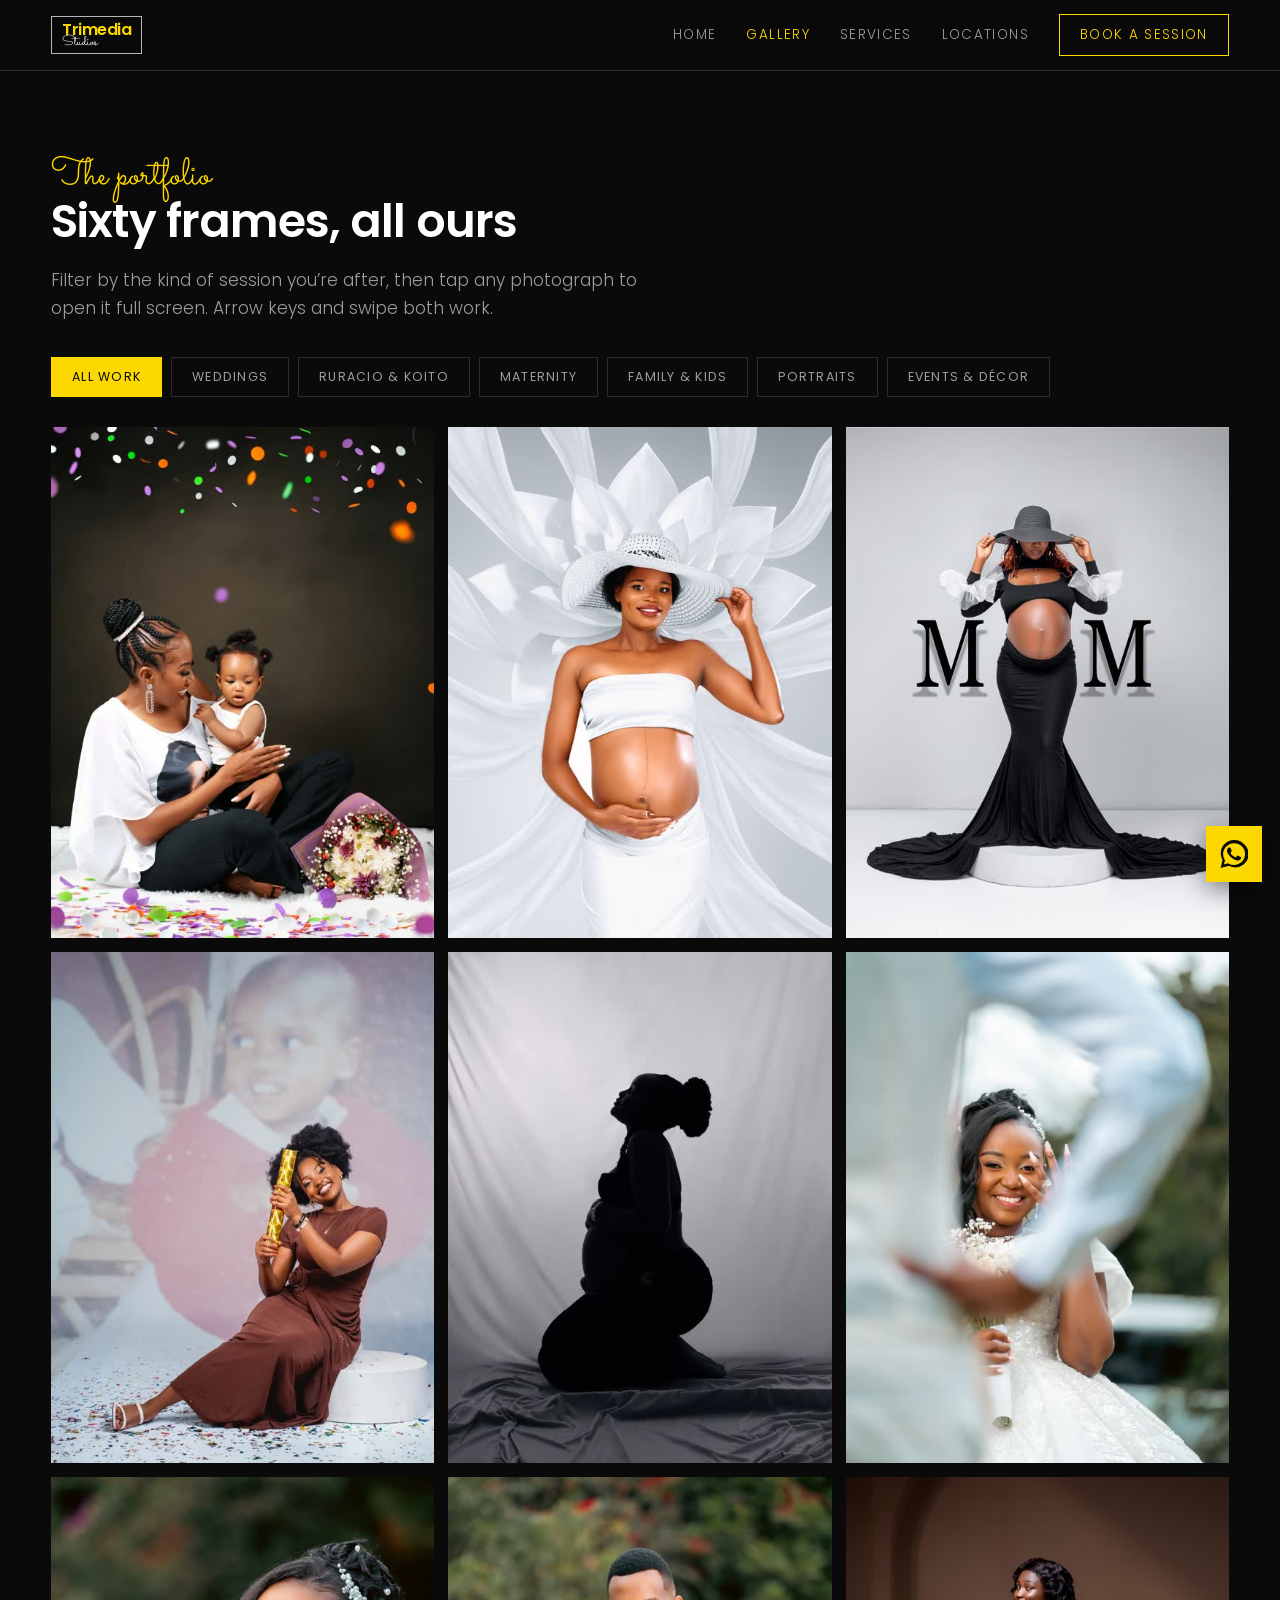
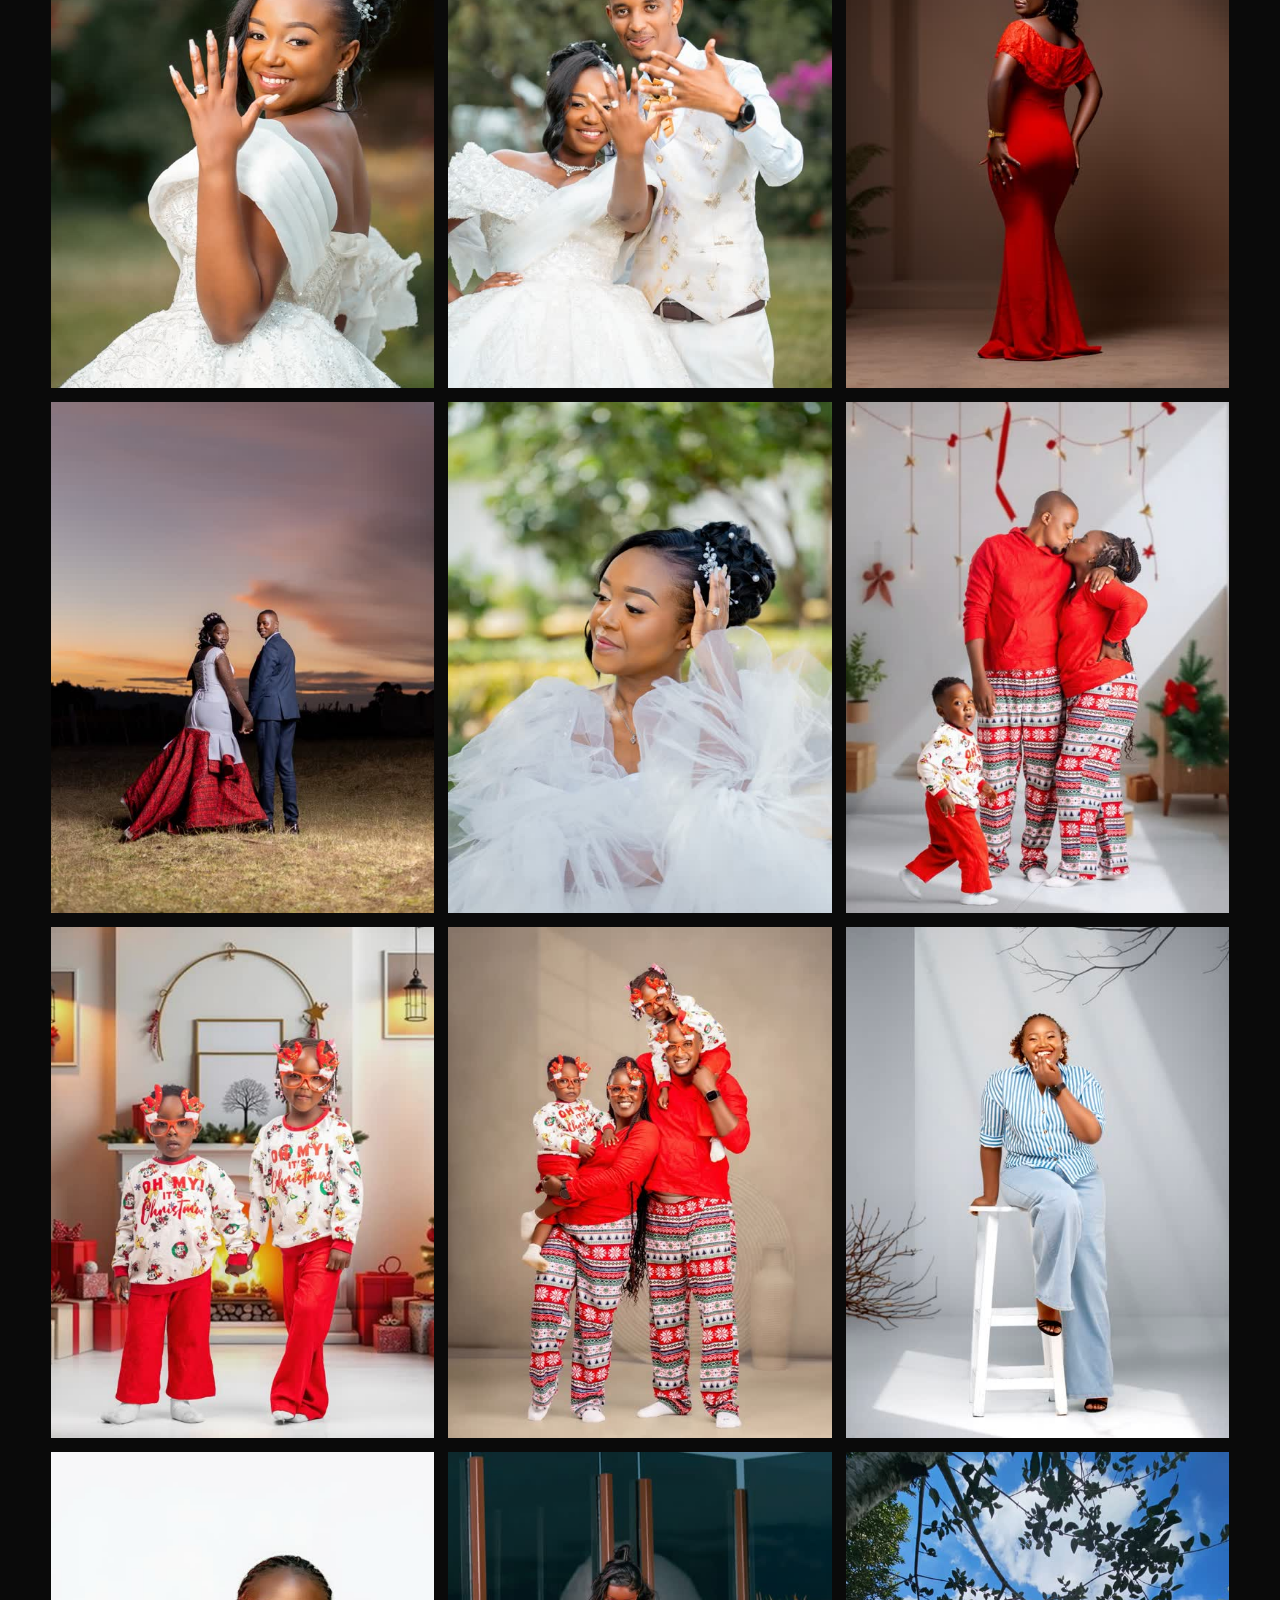
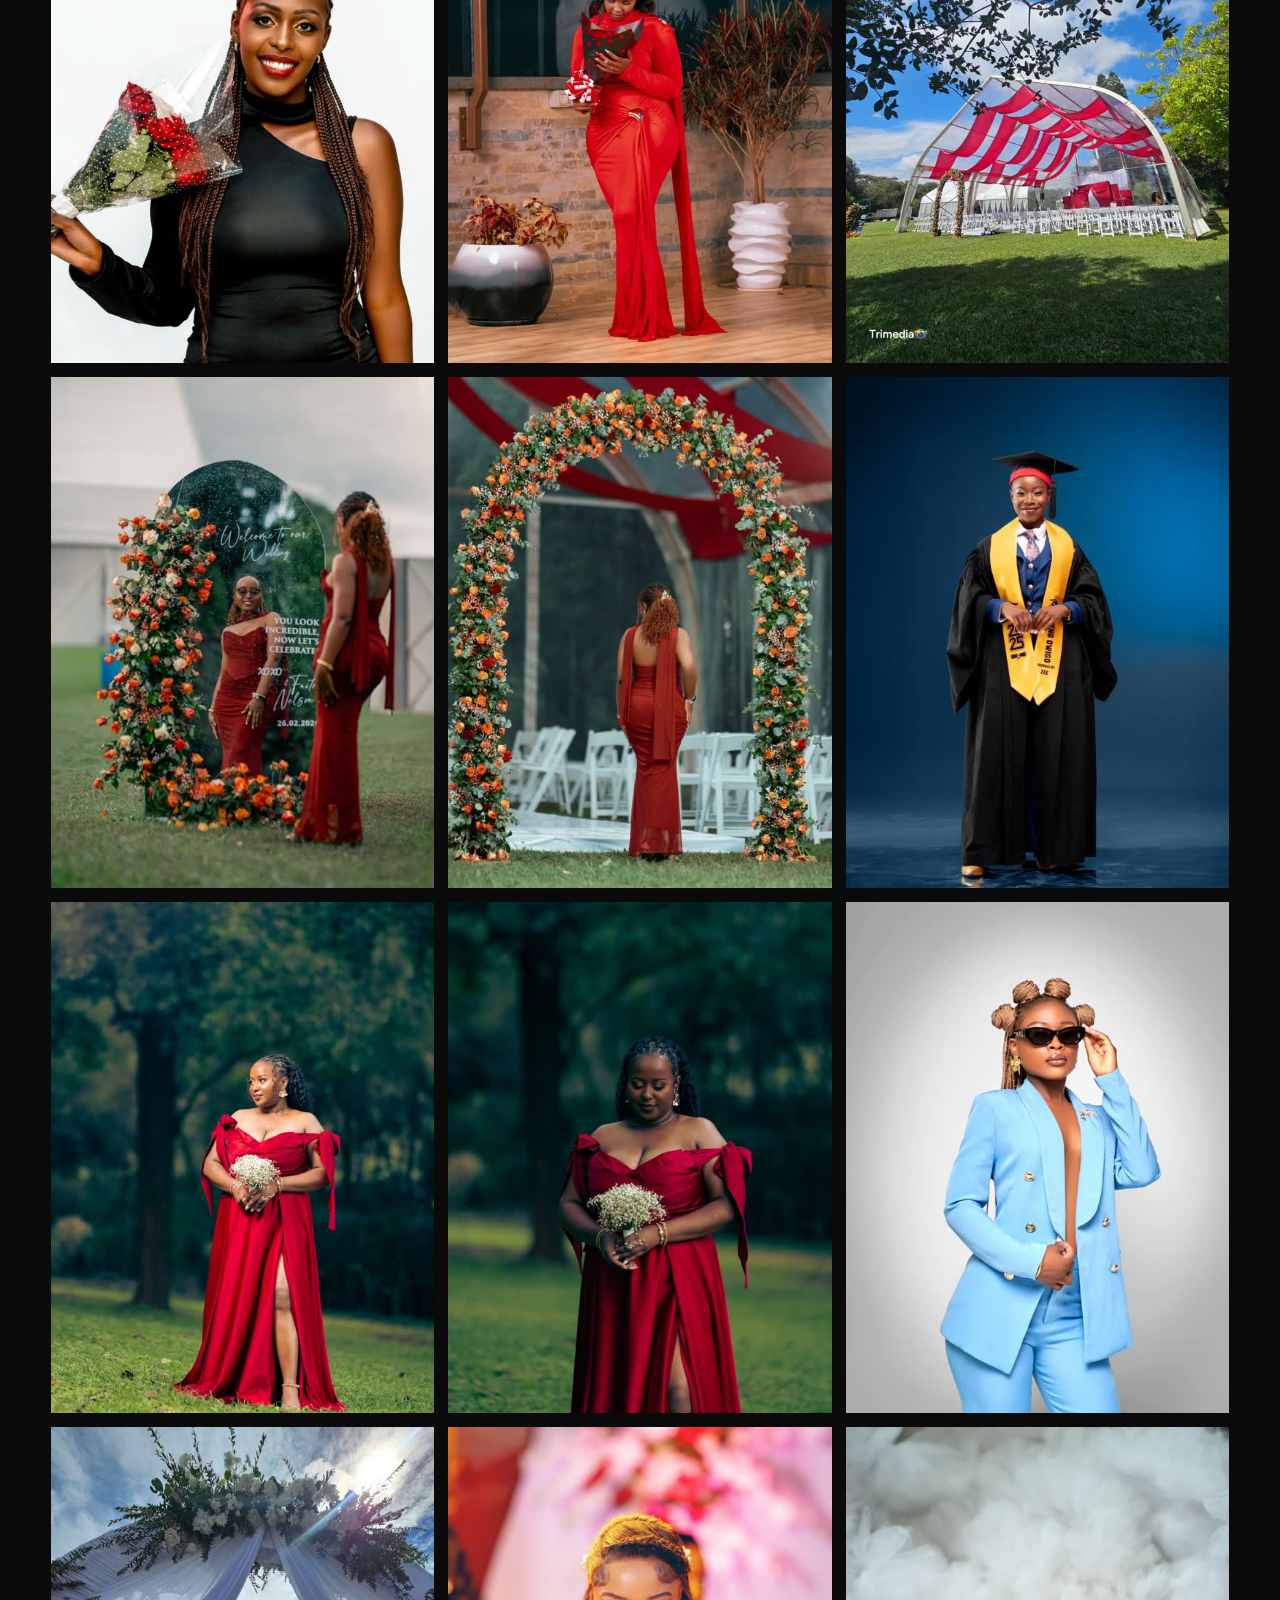
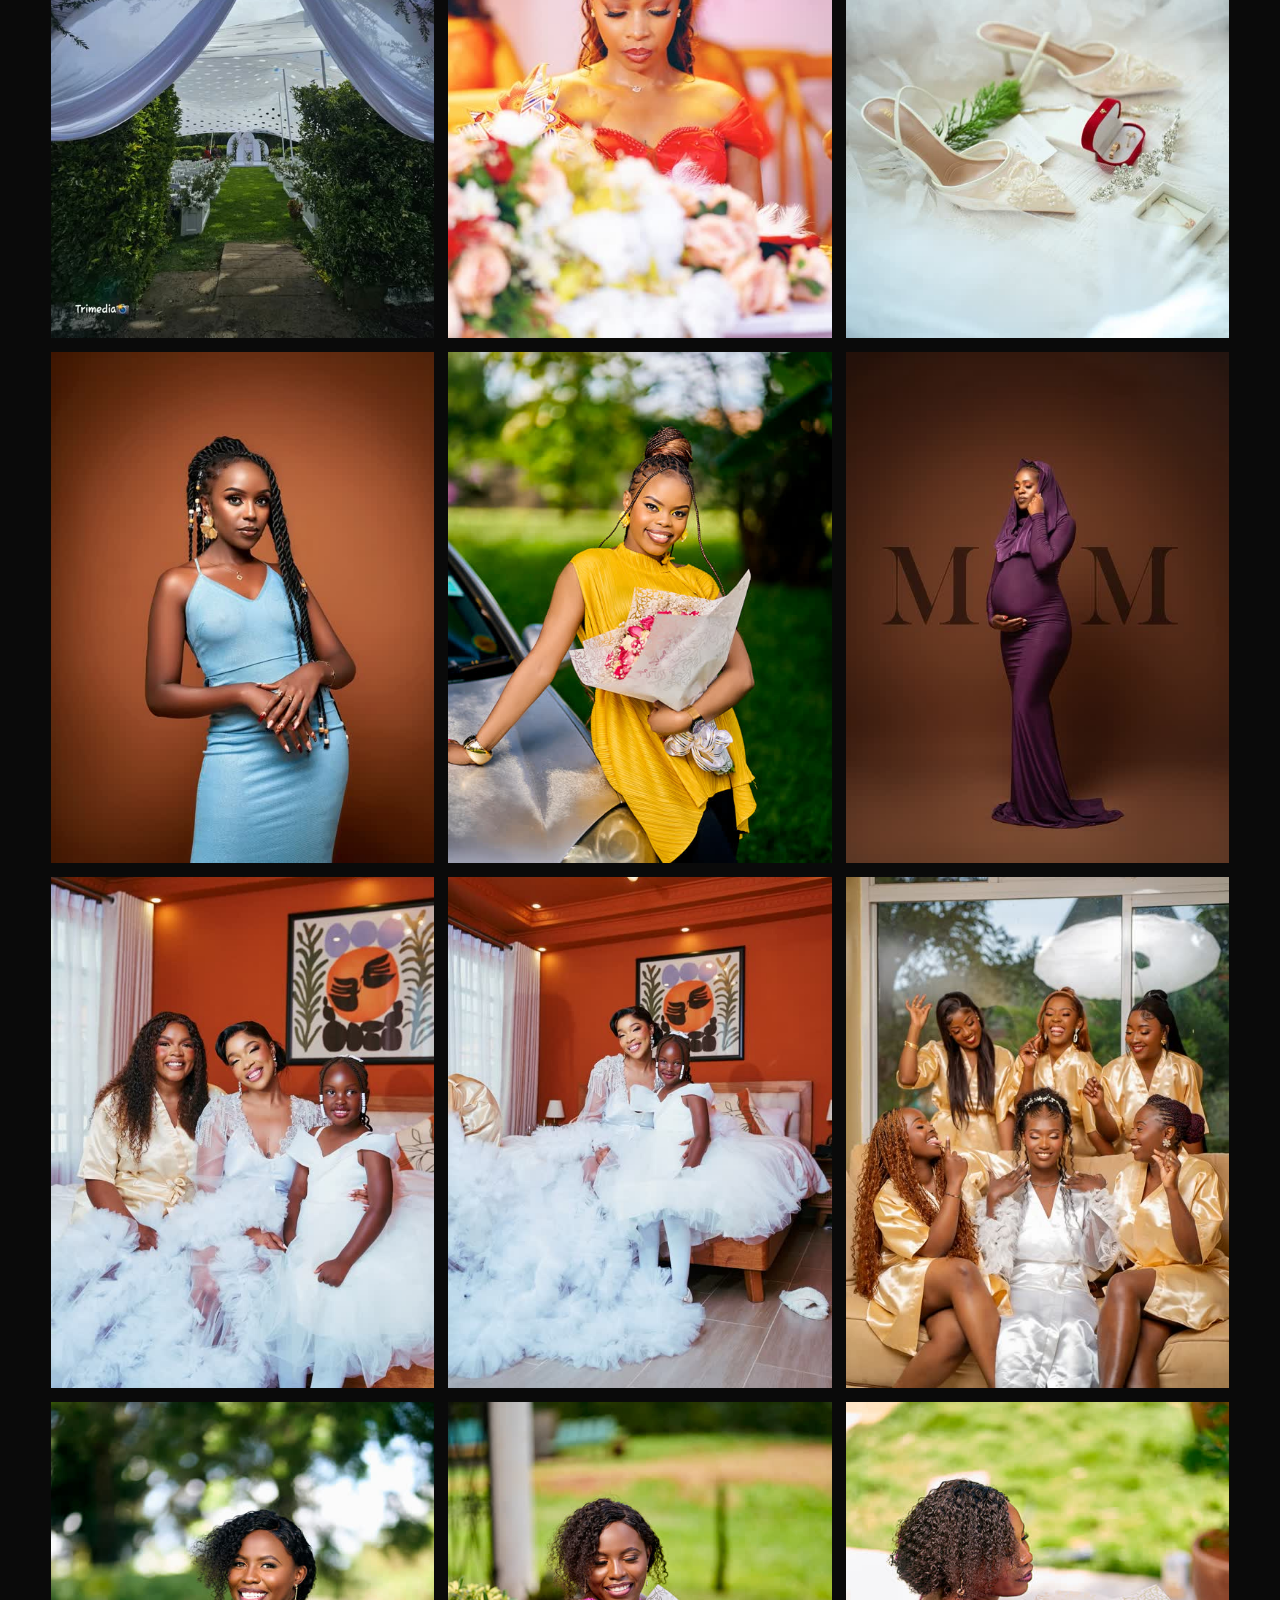
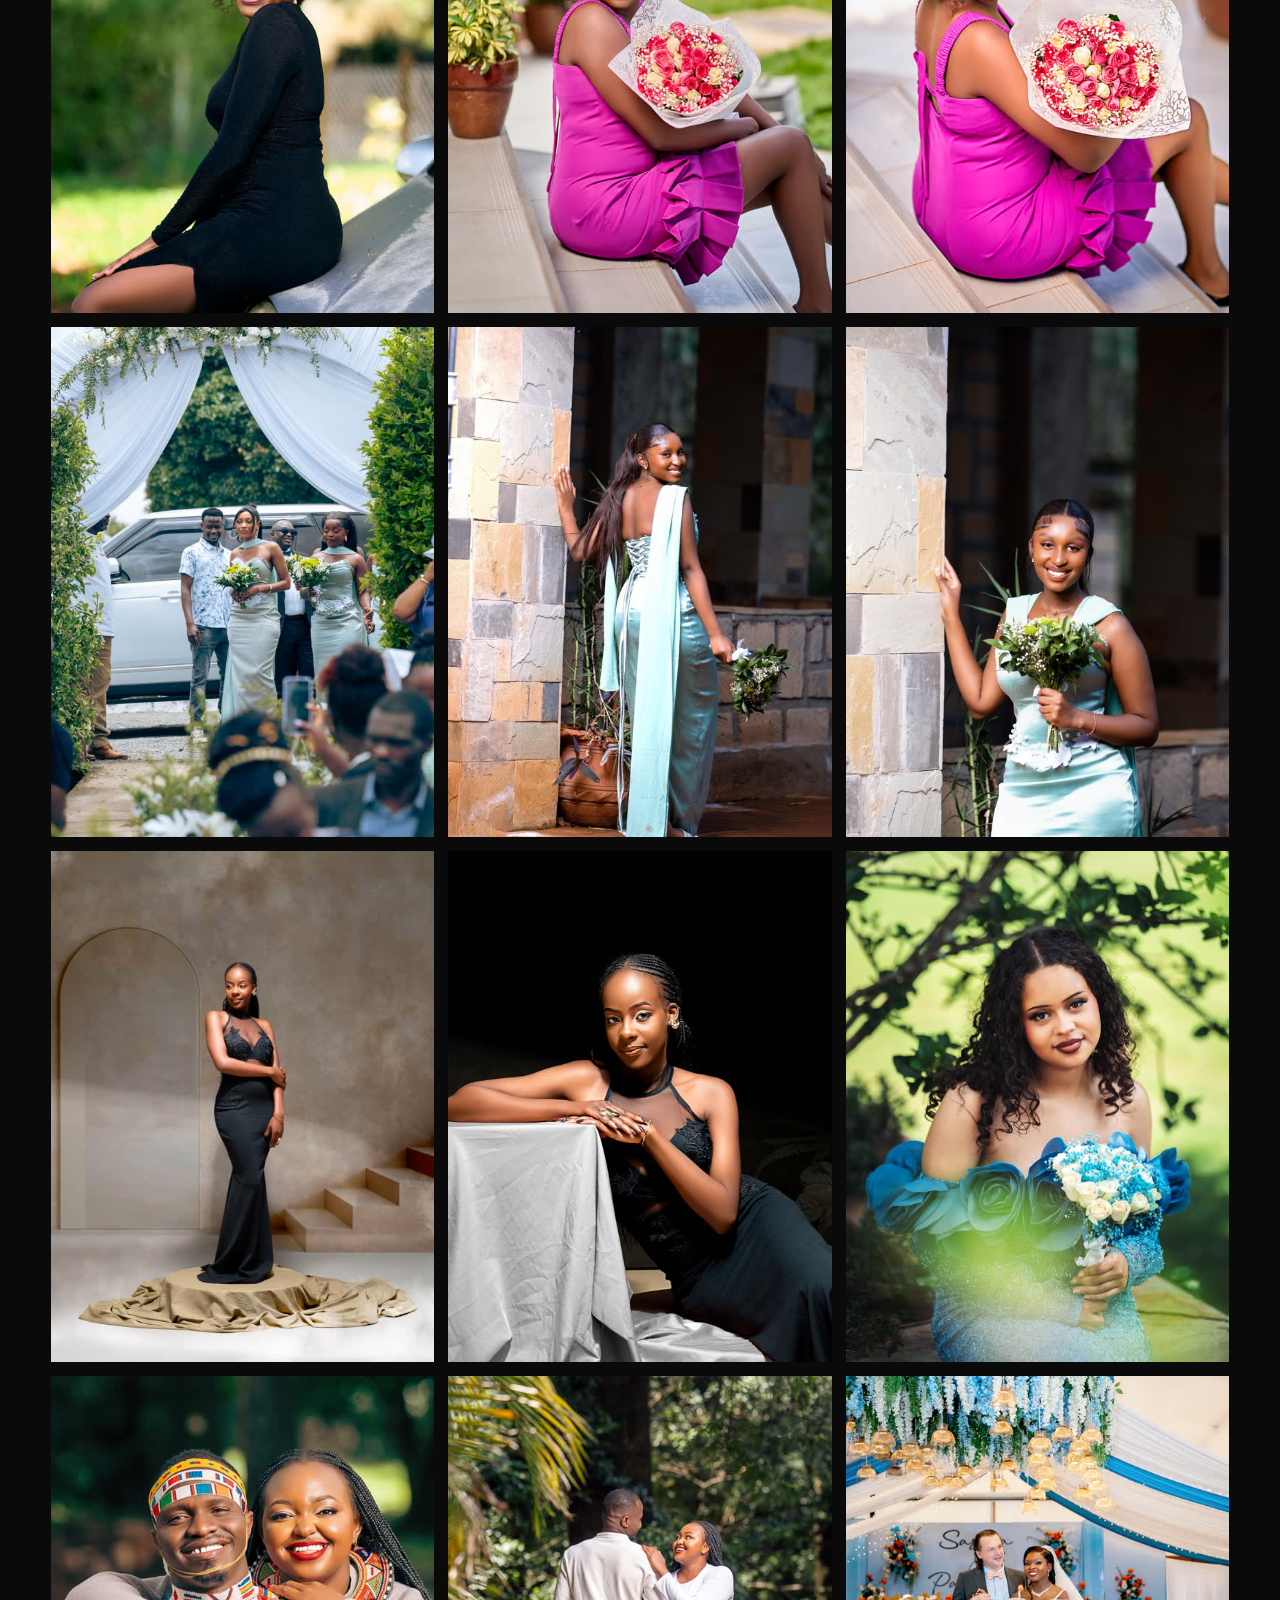
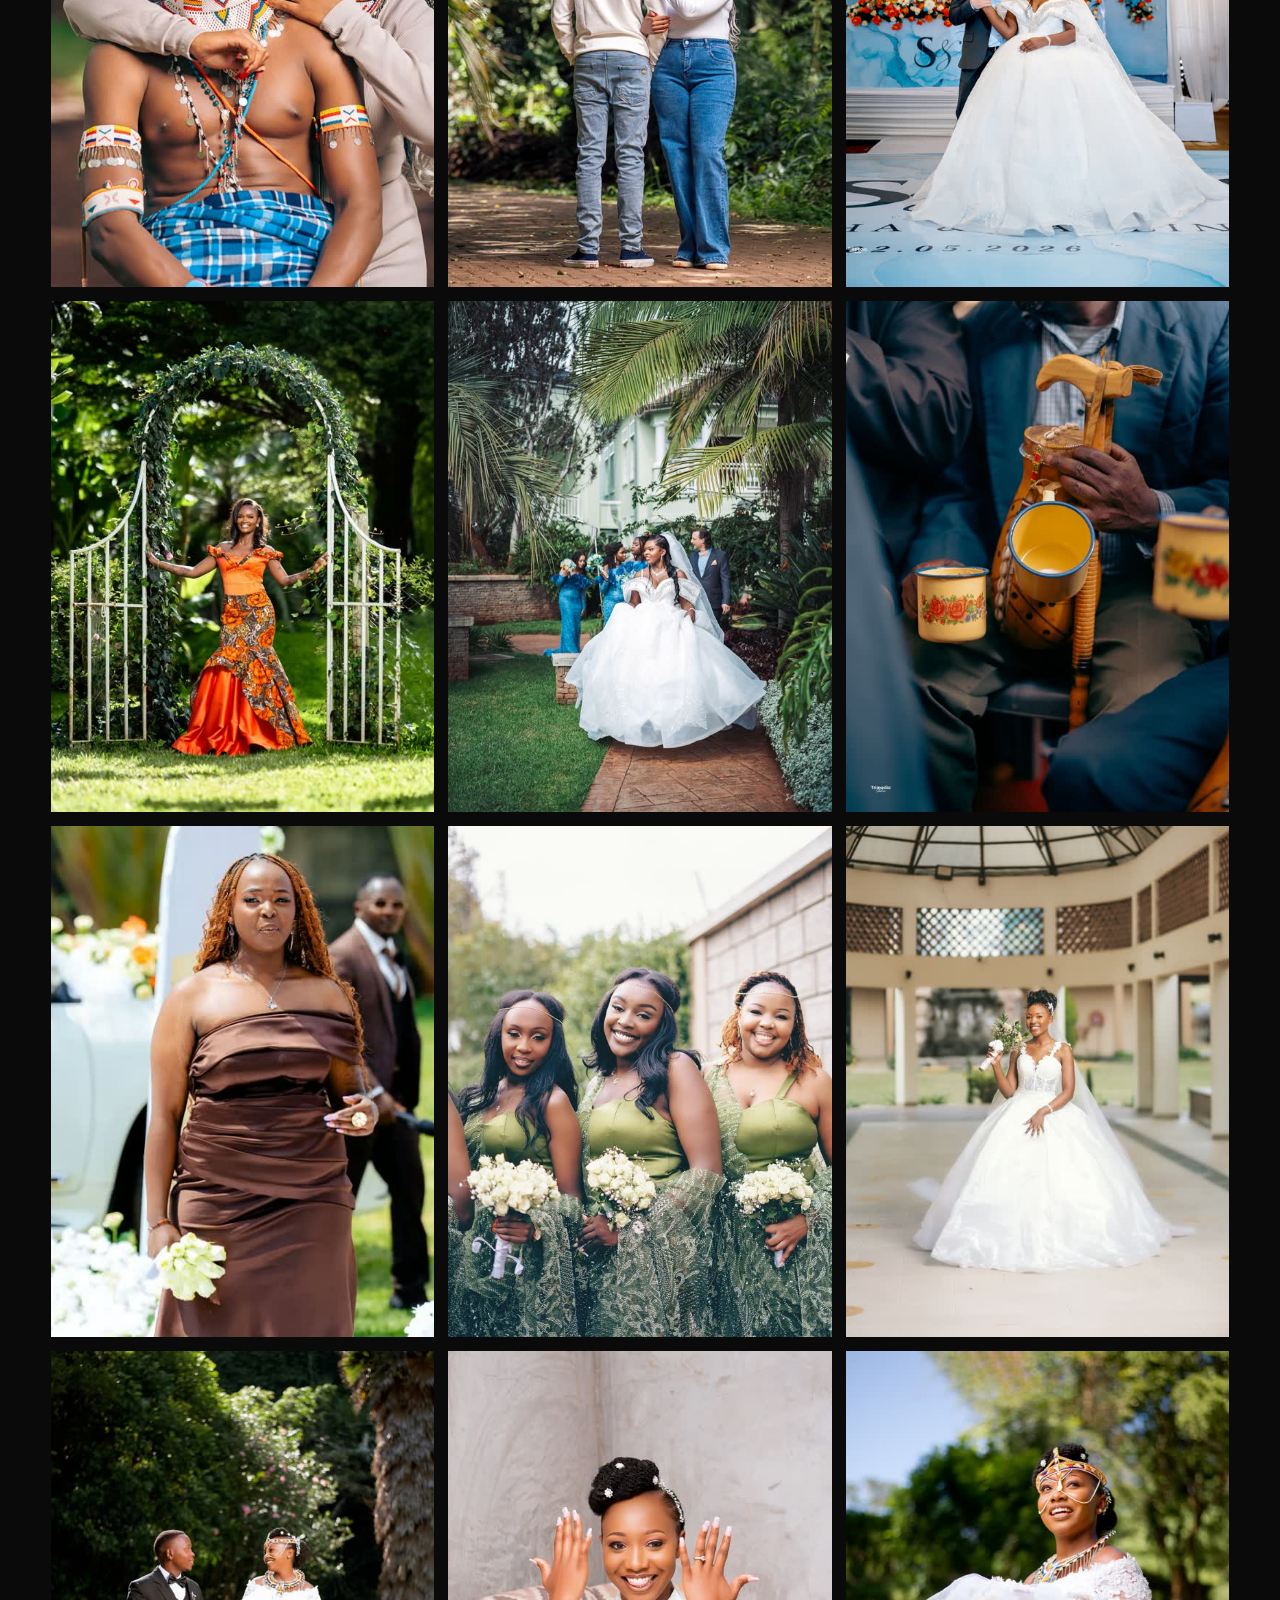
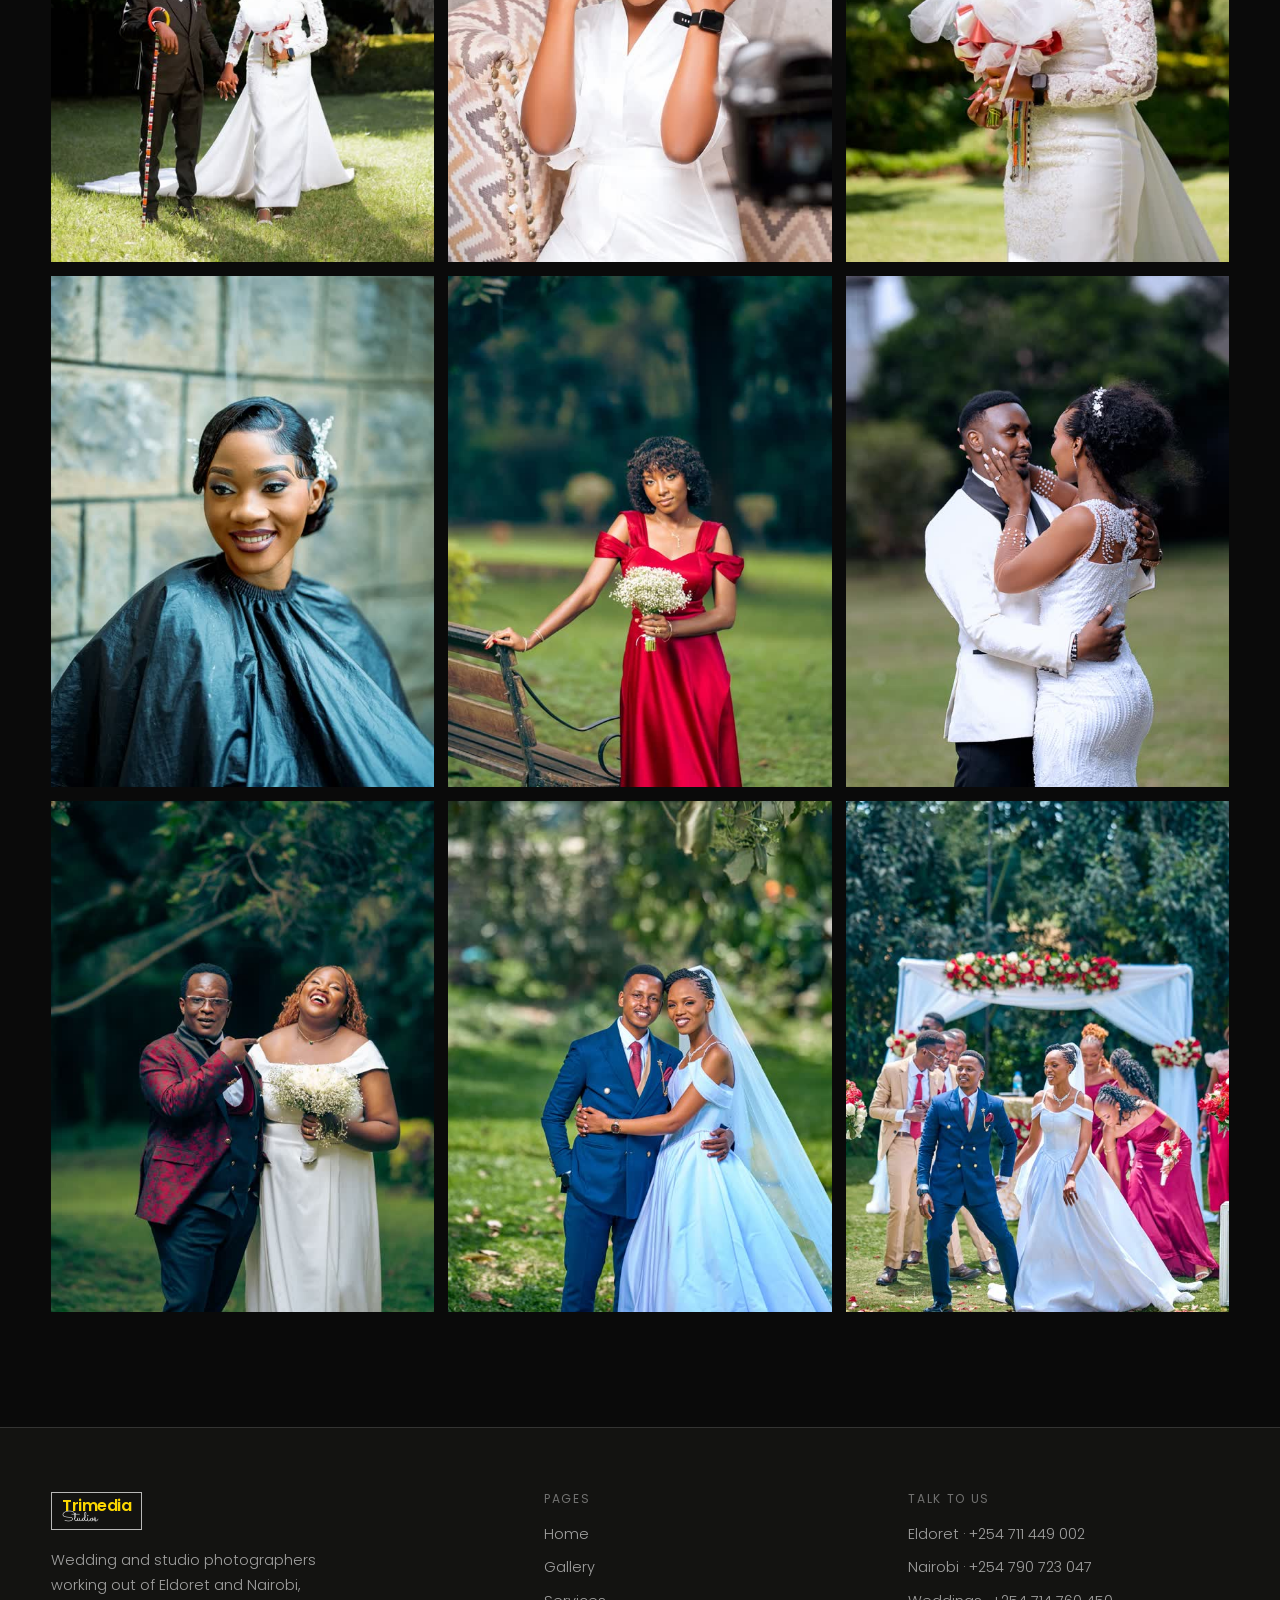
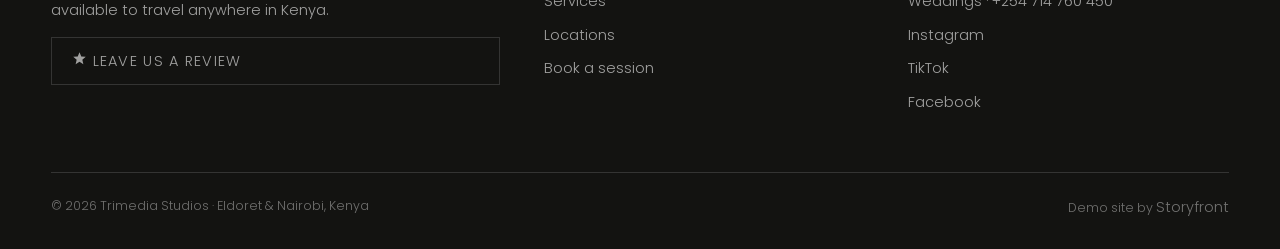
==== commit a265ffde: "Put home and gallery photos on one uniform grid The gallery was a ragged CSS-columns masonry while t" ====
--- a/gallery.html
+++ b/gallery.html
@@ -64,7 +64,7 @@
       <button data-cat="events" aria-pressed="false">Events &amp; Décor</button>
     </div>
 
-    <div class="masonry">
+    <div class="grid photo-grid">
       <button class="tile rv" data-cat="family" data-full="images/full/p001.jpg" data-cap="Birthday session — mother and daughter"><img src="images/thumb/p001.jpg" alt="Mother and toddler in a confetti studio set" loading="lazy"><figcaption>Birthday session — mother and daughter</figcaption></button>
       <button class="tile rv" data-cat="maternity" data-full="images/full/p002.jpg" data-cap="Bump shoot — white studio set"><img src="images/thumb/p002.jpg" alt="Maternity portrait against white drapery" loading="lazy"><figcaption>Bump shoot — white studio set</figcaption></button>
       <button class="tile rv" data-cat="maternity" data-full="images/full/p003.jpg" data-cap="Bump shoot — “MOM” studio set"><img src="images/thumb/p003.jpg" alt="Maternity portrait in a black gown" loading="lazy"><figcaption>Bump shoot — “MOM” studio set</figcaption></button>
--- a/assets/site.css
+++ b/assets/site.css
@@ -226,10 +226,14 @@
 .filters button:hover{border-color:var(--line-2);color:#fff}
 .filters button[aria-pressed="true"]{background:var(--yellow);border-color:var(--yellow);color:var(--ink)}
 
-.masonry{columns:3;column-gap:14px}
-@media(max-width:900px){.masonry{columns:2}}
-@media(max-width:560px){.masonry{columns:1}}
-.masonry .tile{margin:0 0 14px;break-inside:avoid;display:block}
+/* One uniform photo grid shared by the home page and the gallery, so the two
+   read as the same system. Every tile is the same 3:4 box and the photo is
+   cropped to fill it — no ragged column bottoms. Tap a tile for the full frame. */
+.photo-grid{grid-template-columns:repeat(3,1fr)}
+.photo-grid .tile{aspect-ratio:3/4}
+/* Two up rather than one on phones: these are thumbnails you tap to enlarge,
+   and 60 full-width photos would be an endless scroll on the gallery. */
+@media(max-width:900px){.photo-grid{grid-template-columns:repeat(2,1fr);gap:10px}}
 .tile.hide{display:none}
 
 /* ---------- lightbox ---------- */
